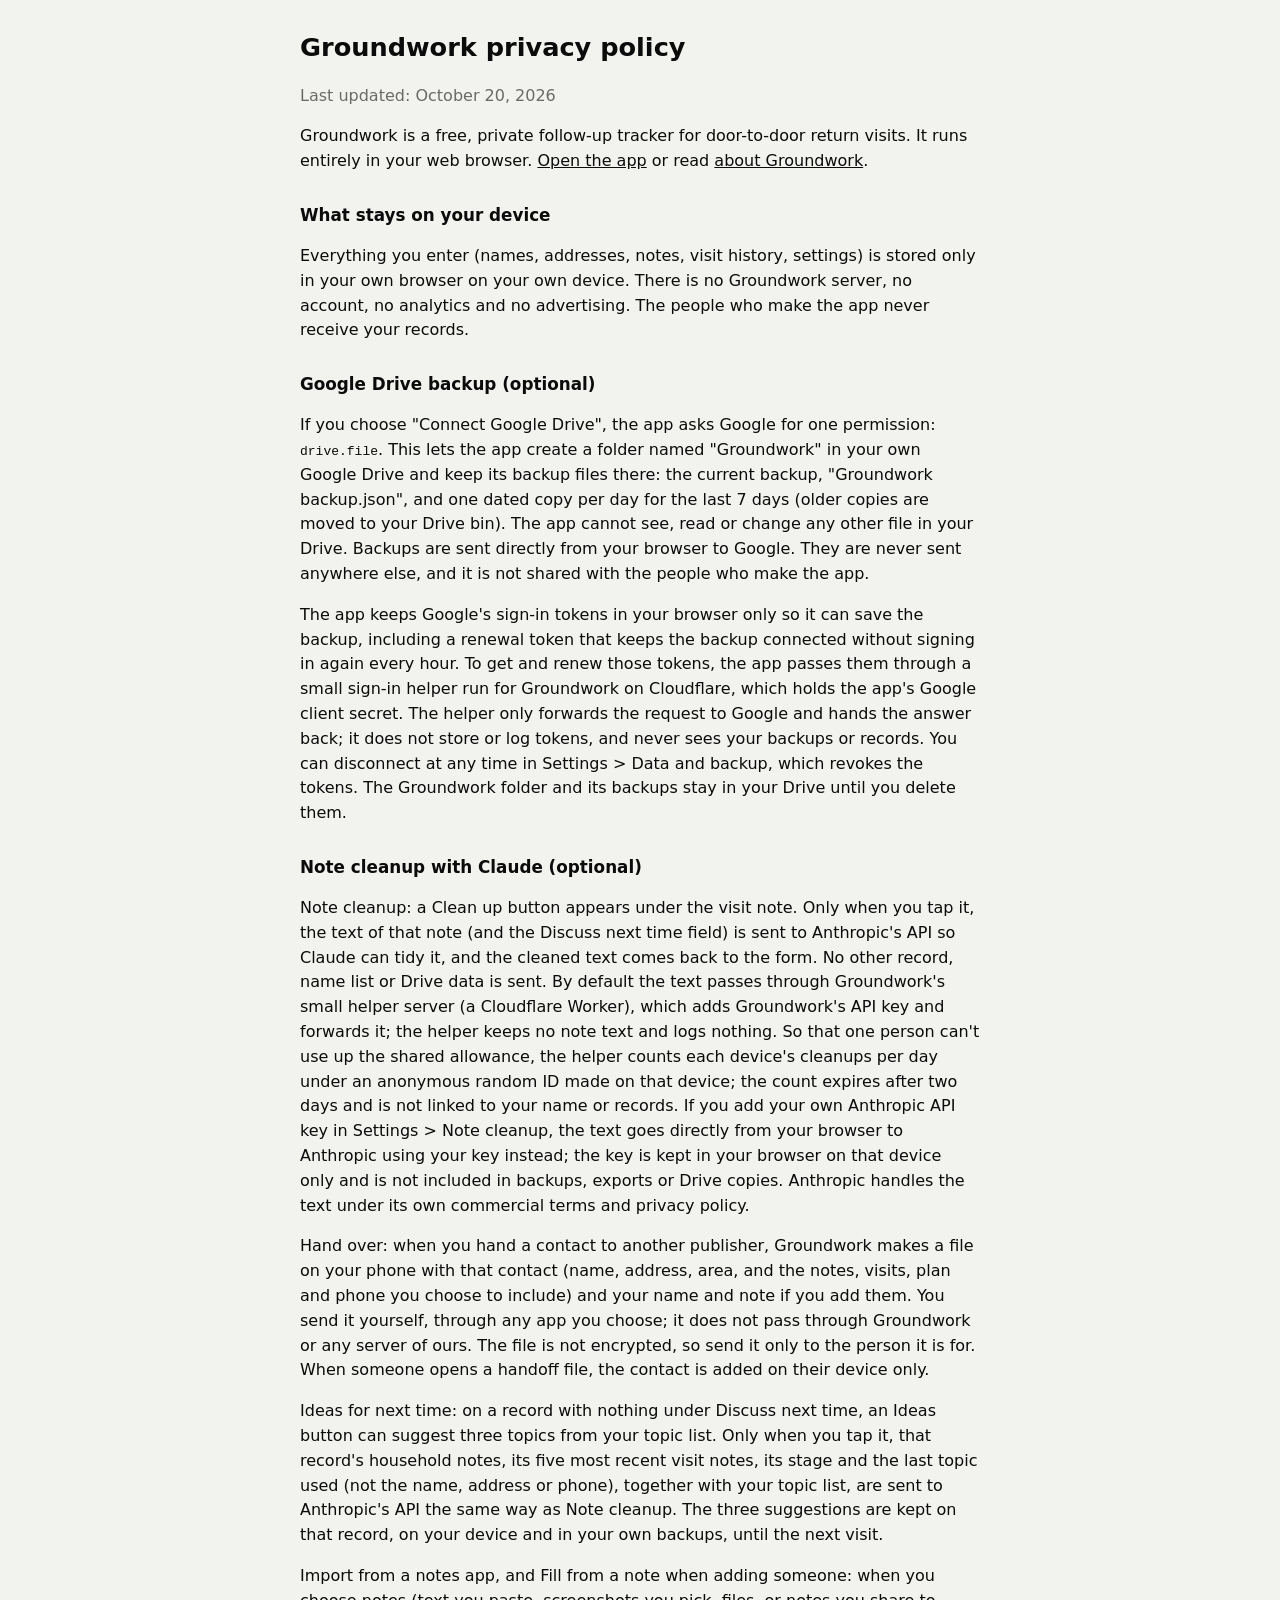
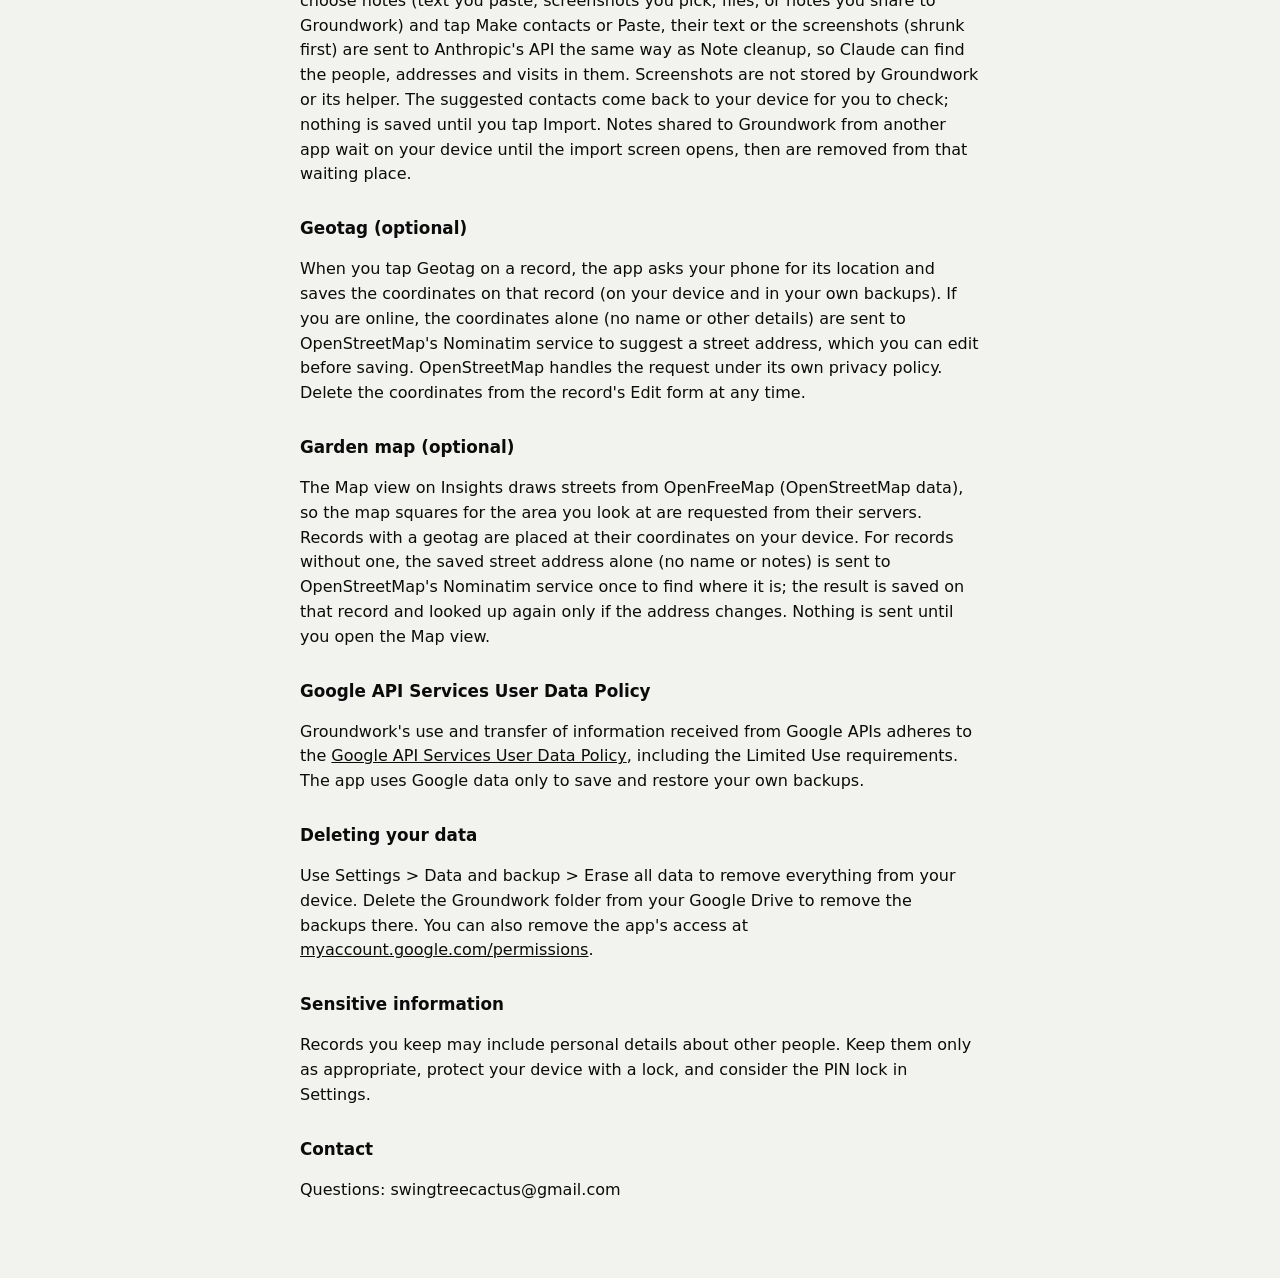
==== privacy.html @ 50f208a9 "v2.47.0: hand over a contact as a file; archive as Handed over Co-Authored-By: Claude Opus 5.5 <nore" ====
<!doctype html>
<html lang="en">
<head>
<meta charset="utf-8">
<meta name="viewport" content="width=device-width, initial-scale=1">
<title>Groundwork privacy policy</title>
<style>
  body { font-family: system-ui, -apple-system, "Segoe UI", Roboto, sans-serif; max-width: 680px; margin: 0 auto; padding: 28px 18px 60px; line-height: 1.55; color: #0b0b0b; background: #f2f2ef; }
  h1 { font-size: 1.6rem; margin: 0 0 4px; } h2 { font-size: 1.05rem; margin: 28px 0 6px; }
  .muted { color: #6a6a66; } a { color: inherit; }
  @media (prefers-color-scheme: dark) { body { background: #000; color: #f4f4f1; } .muted { color: #8d8d89; } }
</style>
</head>
<body>
<h1>Groundwork privacy policy</h1>
<p class="muted">Last updated: October 20, 2026</p>

<p>Groundwork is a free, private follow-up tracker for door-to-door return visits. It runs entirely in your web browser. <a href="./">Open the app</a> or read <a href="about.html">about Groundwork</a>.</p>

<h2>What stays on your device</h2>
<p>Everything you enter (names, addresses, notes, visit history, settings) is stored only in your own browser on your own device. There is no Groundwork server, no account, no analytics and no advertising. The people who make the app never receive your records.</p>

<h2>Google Drive backup (optional)</h2>
<p>If you choose "Connect Google Drive", the app asks Google for one permission: <code>drive.file</code>. This lets the app create a folder named "Groundwork" in your own Google Drive and keep its backup files there: the current backup, "Groundwork backup.json", and one dated copy per day for the last 7 days (older copies are moved to your Drive bin). The app cannot see, read or change any other file in your Drive. Backups are sent directly from your browser to Google. They are never sent anywhere else, and it is not shared with the people who make the app.</p>
<p>The app keeps Google's sign-in tokens in your browser only so it can save the backup, including a renewal token that keeps the backup connected without signing in again every hour. To get and renew those tokens, the app passes them through a small sign-in helper run for Groundwork on Cloudflare, which holds the app's Google client secret. The helper only forwards the request to Google and hands the answer back; it does not store or log tokens, and never sees your backups or records. You can disconnect at any time in Settings &gt; Data and backup, which revokes the tokens. The Groundwork folder and its backups stay in your Drive until you delete them.</p>

<h2>Note cleanup with Claude (optional)</h2>
<p>Note cleanup: a Clean up button appears under the visit note. Only when you tap it, the text of that note (and the Discuss next time field) is sent to Anthropic's API so Claude can tidy it, and the cleaned text comes back to the form. No other record, name list or Drive data is sent. By default the text passes through Groundwork's small helper server (a Cloudflare Worker), which adds Groundwork's API key and forwards it; the helper keeps no note text and logs nothing. So that one person can't use up the shared allowance, the helper counts each device's cleanups per day under an anonymous random ID made on that device; the count expires after two days and is not linked to your name or records. If you add your own Anthropic API key in Settings &gt; Note cleanup, the text goes directly from your browser to Anthropic using your key instead; the key is kept in your browser on that device only and is not included in backups, exports or Drive copies. Anthropic handles the text under its own commercial terms and privacy policy.</p>
<p>Hand over: when you hand a contact to another publisher, Groundwork makes a file on your phone with that contact (name, address, area, and the notes, visits, plan and phone you choose to include) and your name and note if you add them. You send it yourself, through any app you choose; it does not pass through Groundwork or any server of ours. The file is not encrypted, so send it only to the person it is for. When someone opens a handoff file, the contact is added on their device only.</p>
<p>Ideas for next time: on a record with nothing under Discuss next time, an Ideas button can suggest three topics from your topic list. Only when you tap it, that record's household notes, its five most recent visit notes, its stage and the last topic used (not the name, address or phone), together with your topic list, are sent to Anthropic's API the same way as Note cleanup. The three suggestions are kept on that record, on your device and in your own backups, until the next visit.</p>
<p>Import from a notes app, and Fill from a note when adding someone: when you choose notes (text you paste, screenshots you pick, files, or notes you share to Groundwork) and tap Make contacts or Paste, their text or the screenshots (shrunk first) are sent to Anthropic's API the same way as Note cleanup, so Claude can find the people, addresses and visits in them. Screenshots are not stored by Groundwork or its helper. The suggested contacts come back to your device for you to check; nothing is saved until you tap Import. Notes shared to Groundwork from another app wait on your device until the import screen opens, then are removed from that waiting place.</p>

<h2>Geotag (optional)</h2>
<p>When you tap Geotag on a record, the app asks your phone for its location and saves the coordinates on that record (on your device and in your own backups). If you are online, the coordinates alone (no name or other details) are sent to OpenStreetMap's Nominatim service to suggest a street address, which you can edit before saving. OpenStreetMap handles the request under its own privacy policy. Delete the coordinates from the record's Edit form at any time.</p>

<h2>Garden map (optional)</h2>
<p>The Map view on Insights draws streets from OpenFreeMap (OpenStreetMap data), so the map squares for the area you look at are requested from their servers. Records with a geotag are placed at their coordinates on your device. For records without one, the saved street address alone (no name or notes) is sent to OpenStreetMap's Nominatim service once to find where it is; the result is saved on that record and looked up again only if the address changes. Nothing is sent until you open the Map view.</p>

<h2>Google API Services User Data Policy</h2>
<p>Groundwork's use and transfer of information received from Google APIs adheres to the <a href="https://developers.google.com/terms/api-services-user-data-policy">Google API Services User Data Policy</a>, including the Limited Use requirements. The app uses Google data only to save and restore your own backups.</p>

<h2>Deleting your data</h2>
<p>Use Settings &gt; Data and backup &gt; Erase all data to remove everything from your device. Delete the Groundwork folder from your Google Drive to remove the backups there. You can also remove the app's access at <a href="https://myaccount.google.com/permissions">myaccount.google.com/permissions</a>.</p>

<h2>Sensitive information</h2>
<p>Records you keep may include personal details about other people. Keep them only as appropriate, protect your device with a lock, and consider the PIN lock in Settings.</p>

<h2>Contact</h2>
<p>Questions: swingtreecactus@gmail.com</p>
</body>
</html>
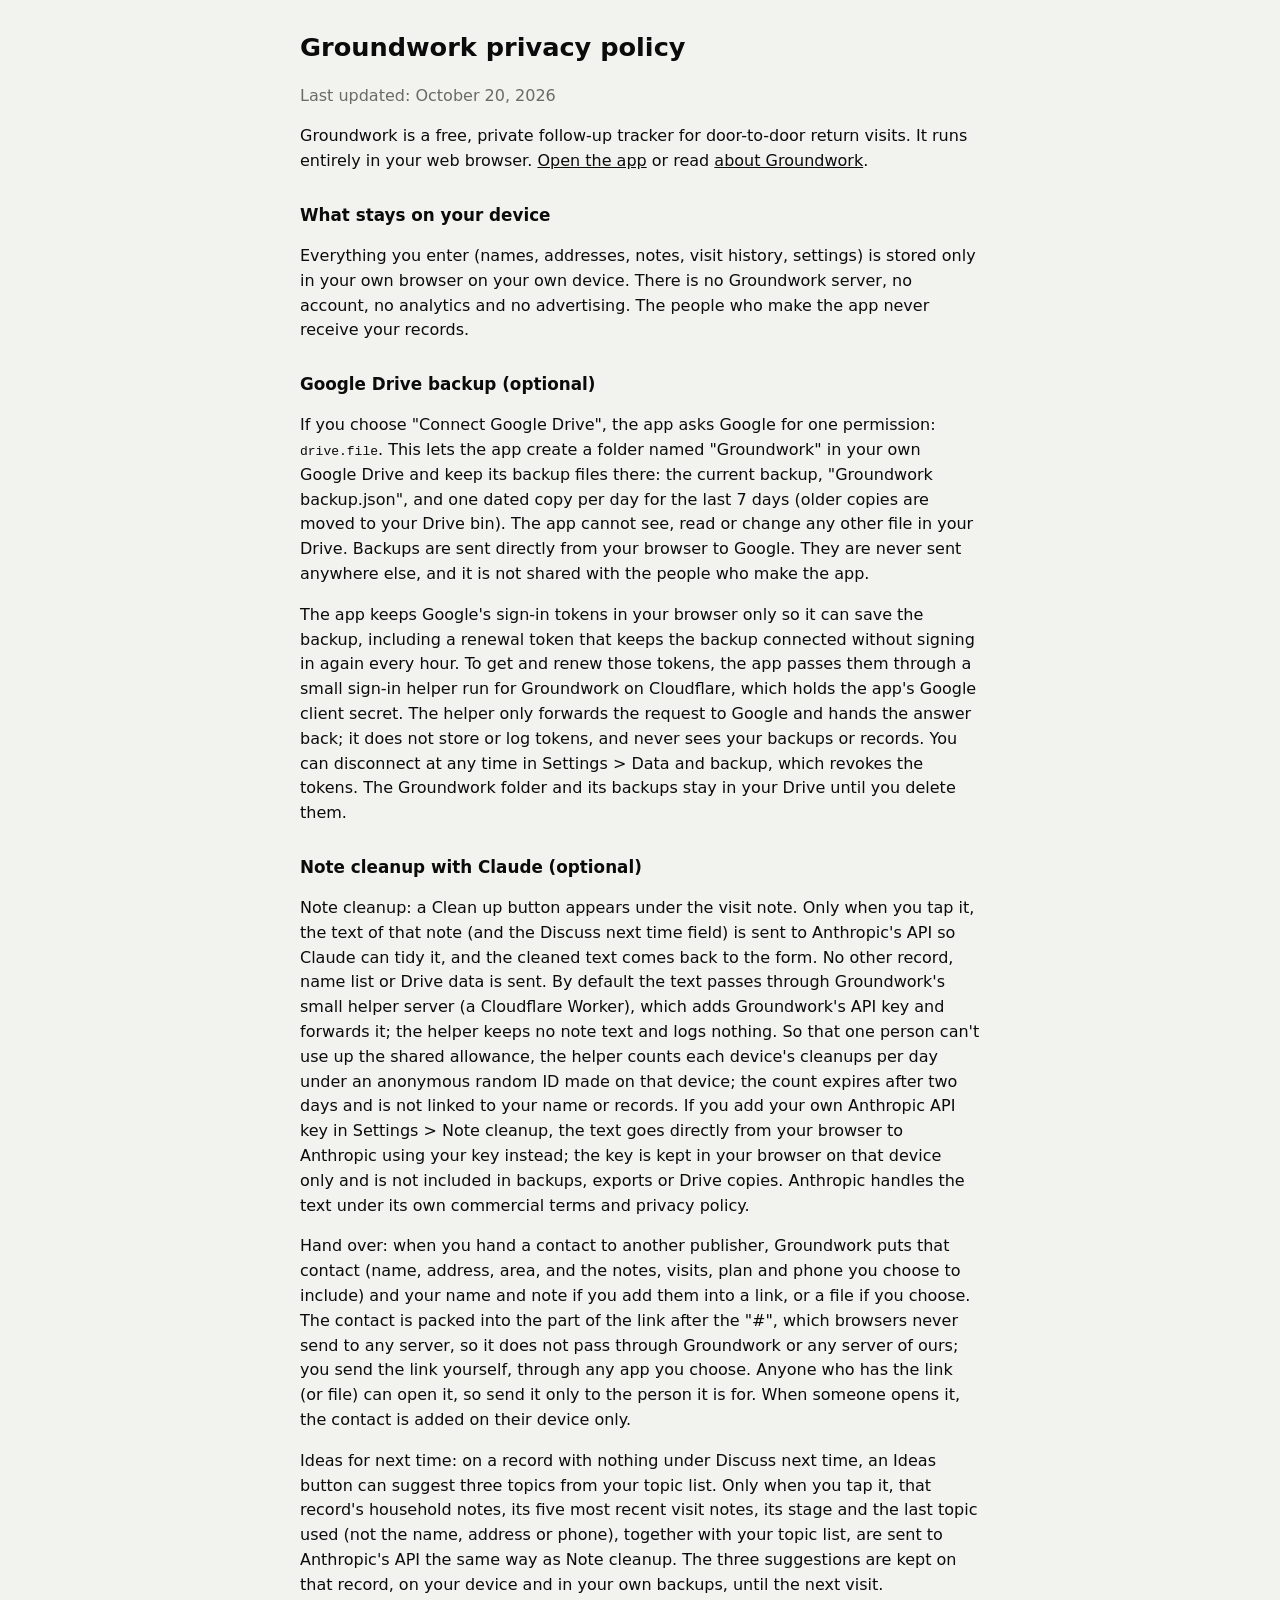
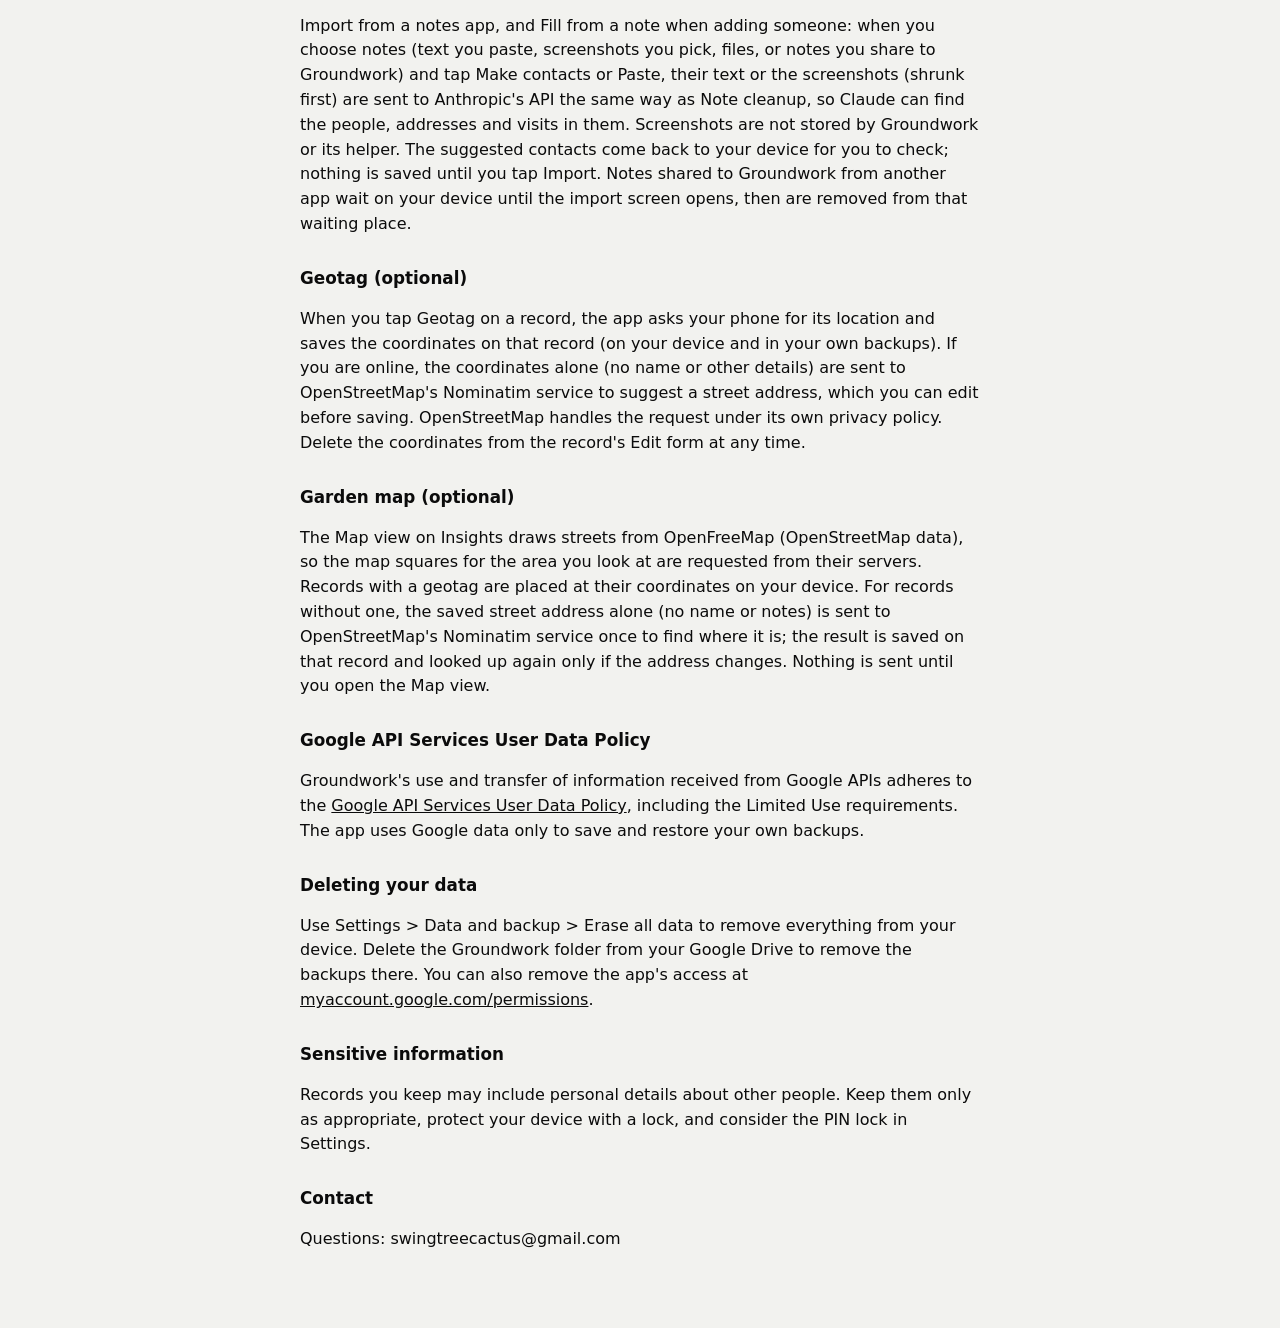
==== commit 93bc0e12: "v2.48.0: the 2025 tracts lead with their Enjoy Life lessons; hand over by link Co-Authored-By: Claud" ====
--- a/privacy.html
+++ b/privacy.html
@@ -26,7 +26,7 @@
 
 <h2>Note cleanup with Claude (optional)</h2>
 <p>Note cleanup: a Clean up button appears under the visit note. Only when you tap it, the text of that note (and the Discuss next time field) is sent to Anthropic's API so Claude can tidy it, and the cleaned text comes back to the form. No other record, name list or Drive data is sent. By default the text passes through Groundwork's small helper server (a Cloudflare Worker), which adds Groundwork's API key and forwards it; the helper keeps no note text and logs nothing. So that one person can't use up the shared allowance, the helper counts each device's cleanups per day under an anonymous random ID made on that device; the count expires after two days and is not linked to your name or records. If you add your own Anthropic API key in Settings &gt; Note cleanup, the text goes directly from your browser to Anthropic using your key instead; the key is kept in your browser on that device only and is not included in backups, exports or Drive copies. Anthropic handles the text under its own commercial terms and privacy policy.</p>
-<p>Hand over: when you hand a contact to another publisher, Groundwork makes a file on your phone with that contact (name, address, area, and the notes, visits, plan and phone you choose to include) and your name and note if you add them. You send it yourself, through any app you choose; it does not pass through Groundwork or any server of ours. The file is not encrypted, so send it only to the person it is for. When someone opens a handoff file, the contact is added on their device only.</p>
+<p>Hand over: when you hand a contact to another publisher, Groundwork puts that contact (name, address, area, and the notes, visits, plan and phone you choose to include) and your name and note if you add them into a link, or a file if you choose. The contact is packed into the part of the link after the "#", which browsers never send to any server, so it does not pass through Groundwork or any server of ours; you send the link yourself, through any app you choose. Anyone who has the link (or file) can open it, so send it only to the person it is for. When someone opens it, the contact is added on their device only.</p>
 <p>Ideas for next time: on a record with nothing under Discuss next time, an Ideas button can suggest three topics from your topic list. Only when you tap it, that record's household notes, its five most recent visit notes, its stage and the last topic used (not the name, address or phone), together with your topic list, are sent to Anthropic's API the same way as Note cleanup. The three suggestions are kept on that record, on your device and in your own backups, until the next visit.</p>
 <p>Import from a notes app, and Fill from a note when adding someone: when you choose notes (text you paste, screenshots you pick, files, or notes you share to Groundwork) and tap Make contacts or Paste, their text or the screenshots (shrunk first) are sent to Anthropic's API the same way as Note cleanup, so Claude can find the people, addresses and visits in them. Screenshots are not stored by Groundwork or its helper. The suggested contacts come back to your device for you to check; nothing is saved until you tap Import. Notes shared to Groundwork from another app wait on your device until the import screen opens, then are removed from that waiting place.</p>
 
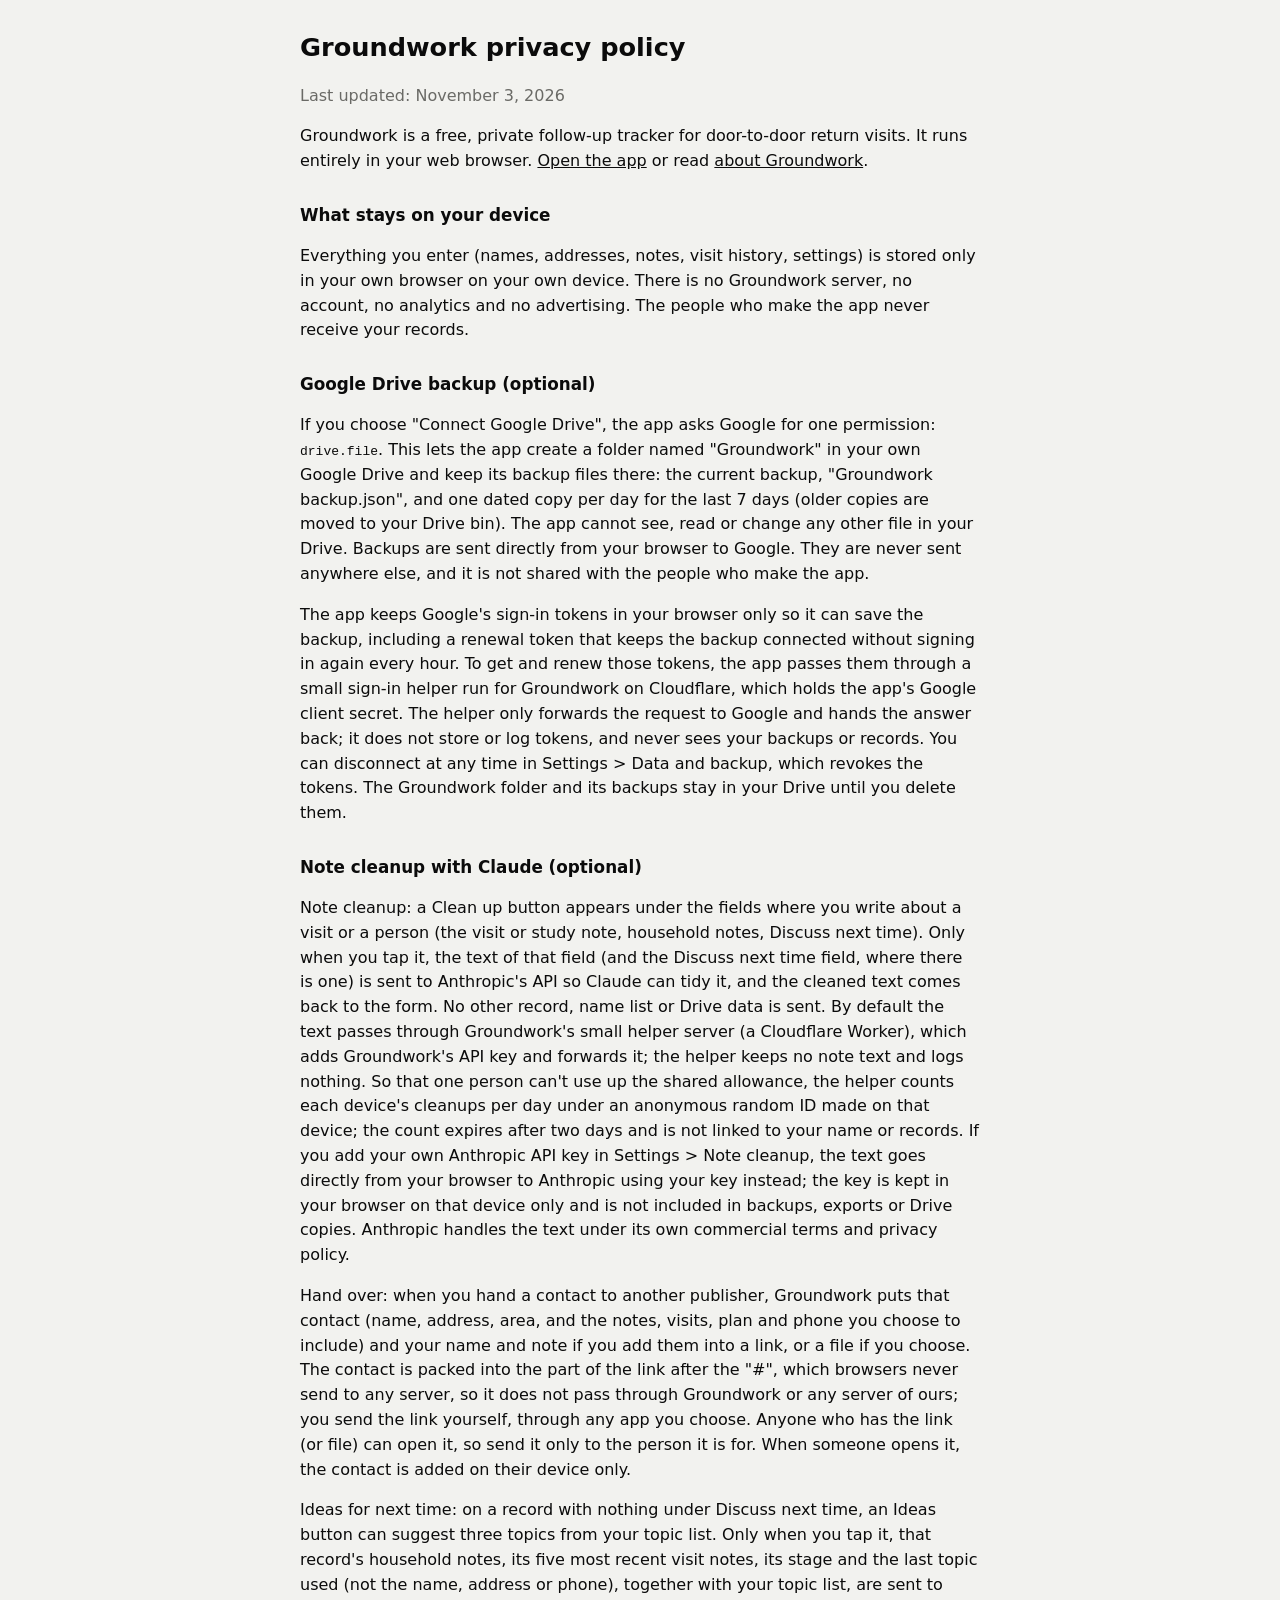
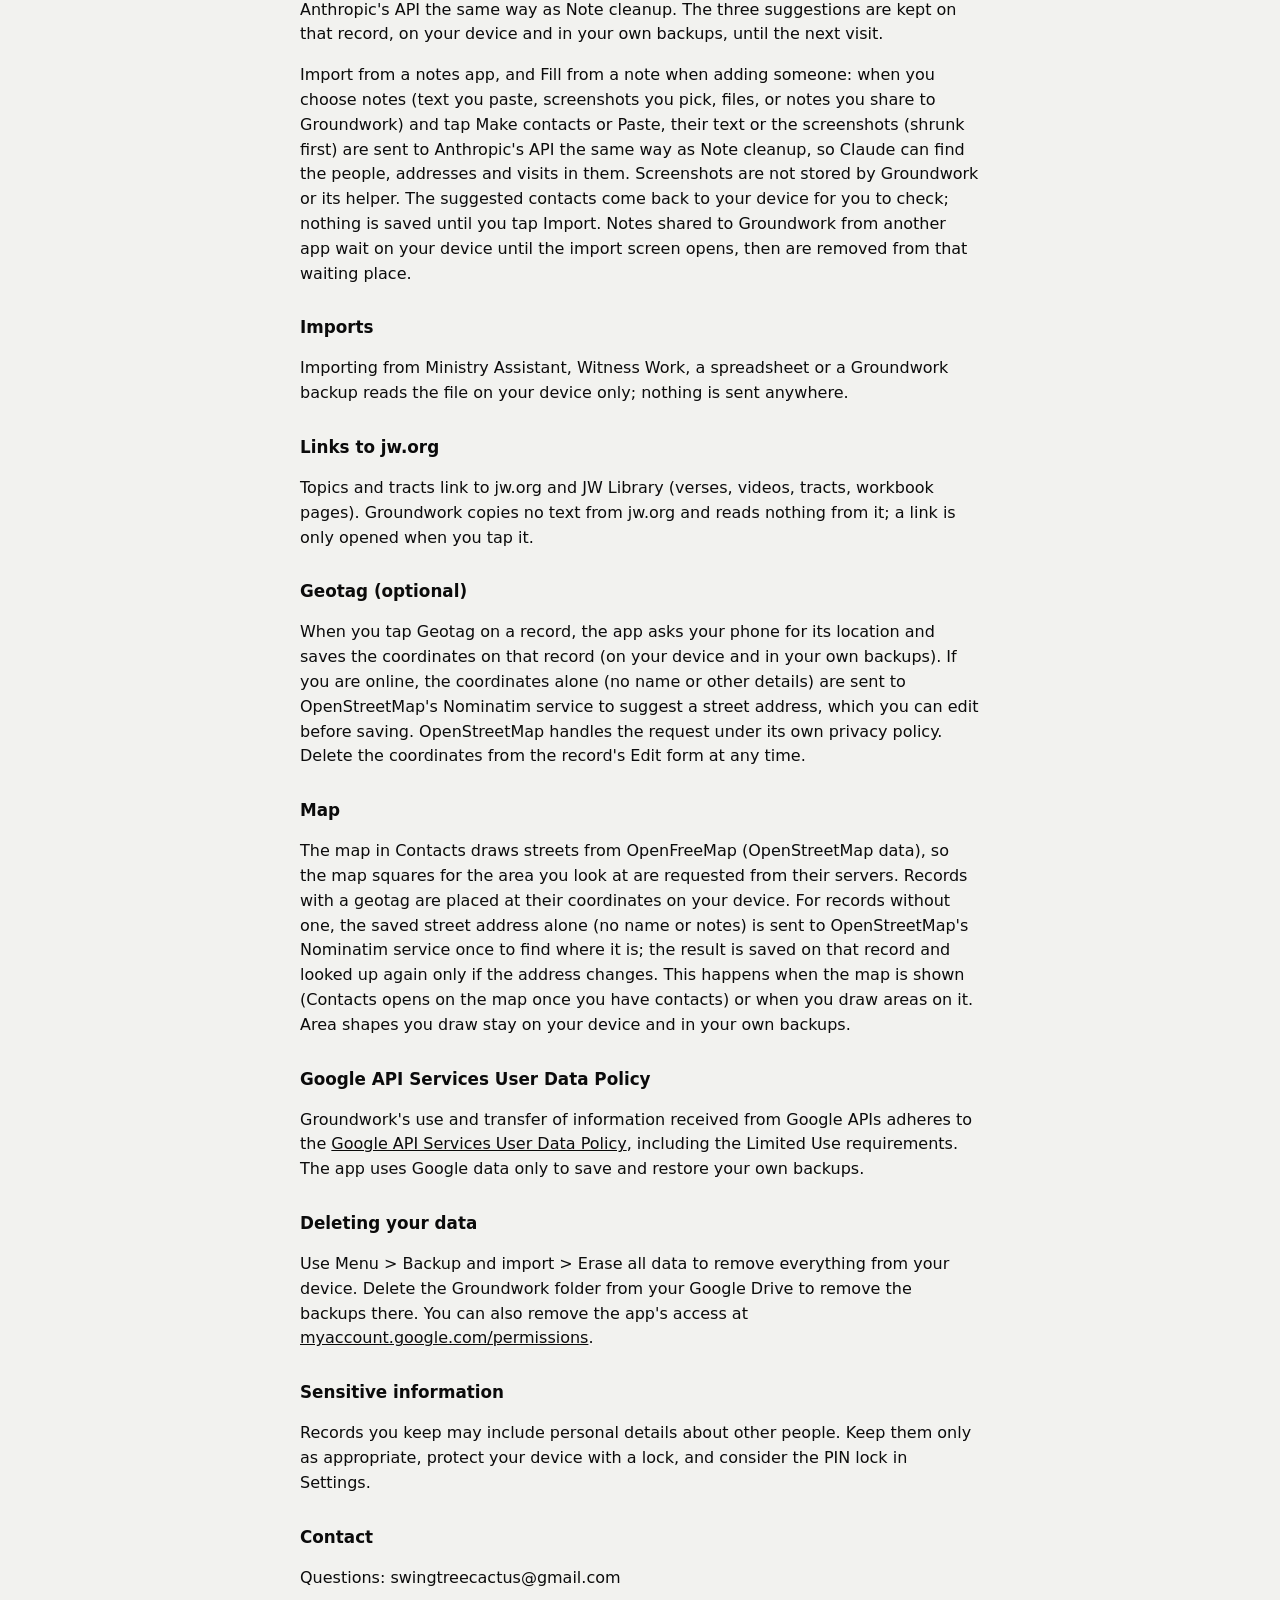
==== commit a0a685bc: "v2.50.3: cleanups from the UX audit Contact wording for the person (RV only as the stage), local dat" ====
--- a/privacy.html
+++ b/privacy.html
@@ -13,7 +13,7 @@
 </head>
 <body>
 <h1>Groundwork privacy policy</h1>
-<p class="muted">Last updated: October 20, 2026</p>
+<p class="muted">Last updated: November 3, 2026</p>
 
 <p>Groundwork is a free, private follow-up tracker for door-to-door return visits. It runs entirely in your web browser. <a href="./">Open the app</a> or read <a href="about.html">about Groundwork</a>.</p>
 
@@ -25,22 +25,28 @@
 <p>The app keeps Google's sign-in tokens in your browser only so it can save the backup, including a renewal token that keeps the backup connected without signing in again every hour. To get and renew those tokens, the app passes them through a small sign-in helper run for Groundwork on Cloudflare, which holds the app's Google client secret. The helper only forwards the request to Google and hands the answer back; it does not store or log tokens, and never sees your backups or records. You can disconnect at any time in Settings &gt; Data and backup, which revokes the tokens. The Groundwork folder and its backups stay in your Drive until you delete them.</p>
 
 <h2>Note cleanup with Claude (optional)</h2>
-<p>Note cleanup: a Clean up button appears under the visit note. Only when you tap it, the text of that note (and the Discuss next time field) is sent to Anthropic's API so Claude can tidy it, and the cleaned text comes back to the form. No other record, name list or Drive data is sent. By default the text passes through Groundwork's small helper server (a Cloudflare Worker), which adds Groundwork's API key and forwards it; the helper keeps no note text and logs nothing. So that one person can't use up the shared allowance, the helper counts each device's cleanups per day under an anonymous random ID made on that device; the count expires after two days and is not linked to your name or records. If you add your own Anthropic API key in Settings &gt; Note cleanup, the text goes directly from your browser to Anthropic using your key instead; the key is kept in your browser on that device only and is not included in backups, exports or Drive copies. Anthropic handles the text under its own commercial terms and privacy policy.</p>
+<p>Note cleanup: a Clean up button appears under the fields where you write about a visit or a person (the visit or study note, household notes, Discuss next time). Only when you tap it, the text of that field (and the Discuss next time field, where there is one) is sent to Anthropic's API so Claude can tidy it, and the cleaned text comes back to the form. No other record, name list or Drive data is sent. By default the text passes through Groundwork's small helper server (a Cloudflare Worker), which adds Groundwork's API key and forwards it; the helper keeps no note text and logs nothing. So that one person can't use up the shared allowance, the helper counts each device's cleanups per day under an anonymous random ID made on that device; the count expires after two days and is not linked to your name or records. If you add your own Anthropic API key in Settings &gt; Note cleanup, the text goes directly from your browser to Anthropic using your key instead; the key is kept in your browser on that device only and is not included in backups, exports or Drive copies. Anthropic handles the text under its own commercial terms and privacy policy.</p>
 <p>Hand over: when you hand a contact to another publisher, Groundwork puts that contact (name, address, area, and the notes, visits, plan and phone you choose to include) and your name and note if you add them into a link, or a file if you choose. The contact is packed into the part of the link after the "#", which browsers never send to any server, so it does not pass through Groundwork or any server of ours; you send the link yourself, through any app you choose. Anyone who has the link (or file) can open it, so send it only to the person it is for. When someone opens it, the contact is added on their device only.</p>
 <p>Ideas for next time: on a record with nothing under Discuss next time, an Ideas button can suggest three topics from your topic list. Only when you tap it, that record's household notes, its five most recent visit notes, its stage and the last topic used (not the name, address or phone), together with your topic list, are sent to Anthropic's API the same way as Note cleanup. The three suggestions are kept on that record, on your device and in your own backups, until the next visit.</p>
 <p>Import from a notes app, and Fill from a note when adding someone: when you choose notes (text you paste, screenshots you pick, files, or notes you share to Groundwork) and tap Make contacts or Paste, their text or the screenshots (shrunk first) are sent to Anthropic's API the same way as Note cleanup, so Claude can find the people, addresses and visits in them. Screenshots are not stored by Groundwork or its helper. The suggested contacts come back to your device for you to check; nothing is saved until you tap Import. Notes shared to Groundwork from another app wait on your device until the import screen opens, then are removed from that waiting place.</p>
 
+<h2>Imports</h2>
+<p>Importing from Ministry Assistant, Witness Work, a spreadsheet or a Groundwork backup reads the file on your device only; nothing is sent anywhere.</p>
+
+<h2>Links to jw.org</h2>
+<p>Topics and tracts link to jw.org and JW Library (verses, videos, tracts, workbook pages). Groundwork copies no text from jw.org and reads nothing from it; a link is only opened when you tap it.</p>
+
 <h2>Geotag (optional)</h2>
 <p>When you tap Geotag on a record, the app asks your phone for its location and saves the coordinates on that record (on your device and in your own backups). If you are online, the coordinates alone (no name or other details) are sent to OpenStreetMap's Nominatim service to suggest a street address, which you can edit before saving. OpenStreetMap handles the request under its own privacy policy. Delete the coordinates from the record's Edit form at any time.</p>
 
-<h2>Garden map (optional)</h2>
-<p>The Map view on Insights draws streets from OpenFreeMap (OpenStreetMap data), so the map squares for the area you look at are requested from their servers. Records with a geotag are placed at their coordinates on your device. For records without one, the saved street address alone (no name or notes) is sent to OpenStreetMap's Nominatim service once to find where it is; the result is saved on that record and looked up again only if the address changes. Nothing is sent until you open the Map view.</p>
+<h2>Map</h2>
+<p>The map in Contacts draws streets from OpenFreeMap (OpenStreetMap data), so the map squares for the area you look at are requested from their servers. Records with a geotag are placed at their coordinates on your device. For records without one, the saved street address alone (no name or notes) is sent to OpenStreetMap's Nominatim service once to find where it is; the result is saved on that record and looked up again only if the address changes. This happens when the map is shown (Contacts opens on the map once you have contacts) or when you draw areas on it. Area shapes you draw stay on your device and in your own backups.</p>
 
 <h2>Google API Services User Data Policy</h2>
 <p>Groundwork's use and transfer of information received from Google APIs adheres to the <a href="https://developers.google.com/terms/api-services-user-data-policy">Google API Services User Data Policy</a>, including the Limited Use requirements. The app uses Google data only to save and restore your own backups.</p>
 
 <h2>Deleting your data</h2>
-<p>Use Settings &gt; Data and backup &gt; Erase all data to remove everything from your device. Delete the Groundwork folder from your Google Drive to remove the backups there. You can also remove the app's access at <a href="https://myaccount.google.com/permissions">myaccount.google.com/permissions</a>.</p>
+<p>Use Menu &gt; Backup and import &gt; Erase all data to remove everything from your device. Delete the Groundwork folder from your Google Drive to remove the backups there. You can also remove the app's access at <a href="https://myaccount.google.com/permissions">myaccount.google.com/permissions</a>.</p>
 
 <h2>Sensitive information</h2>
 <p>Records you keep may include personal details about other people. Keep them only as appropriate, protect your device with a lock, and consider the PIN lock in Settings.</p>
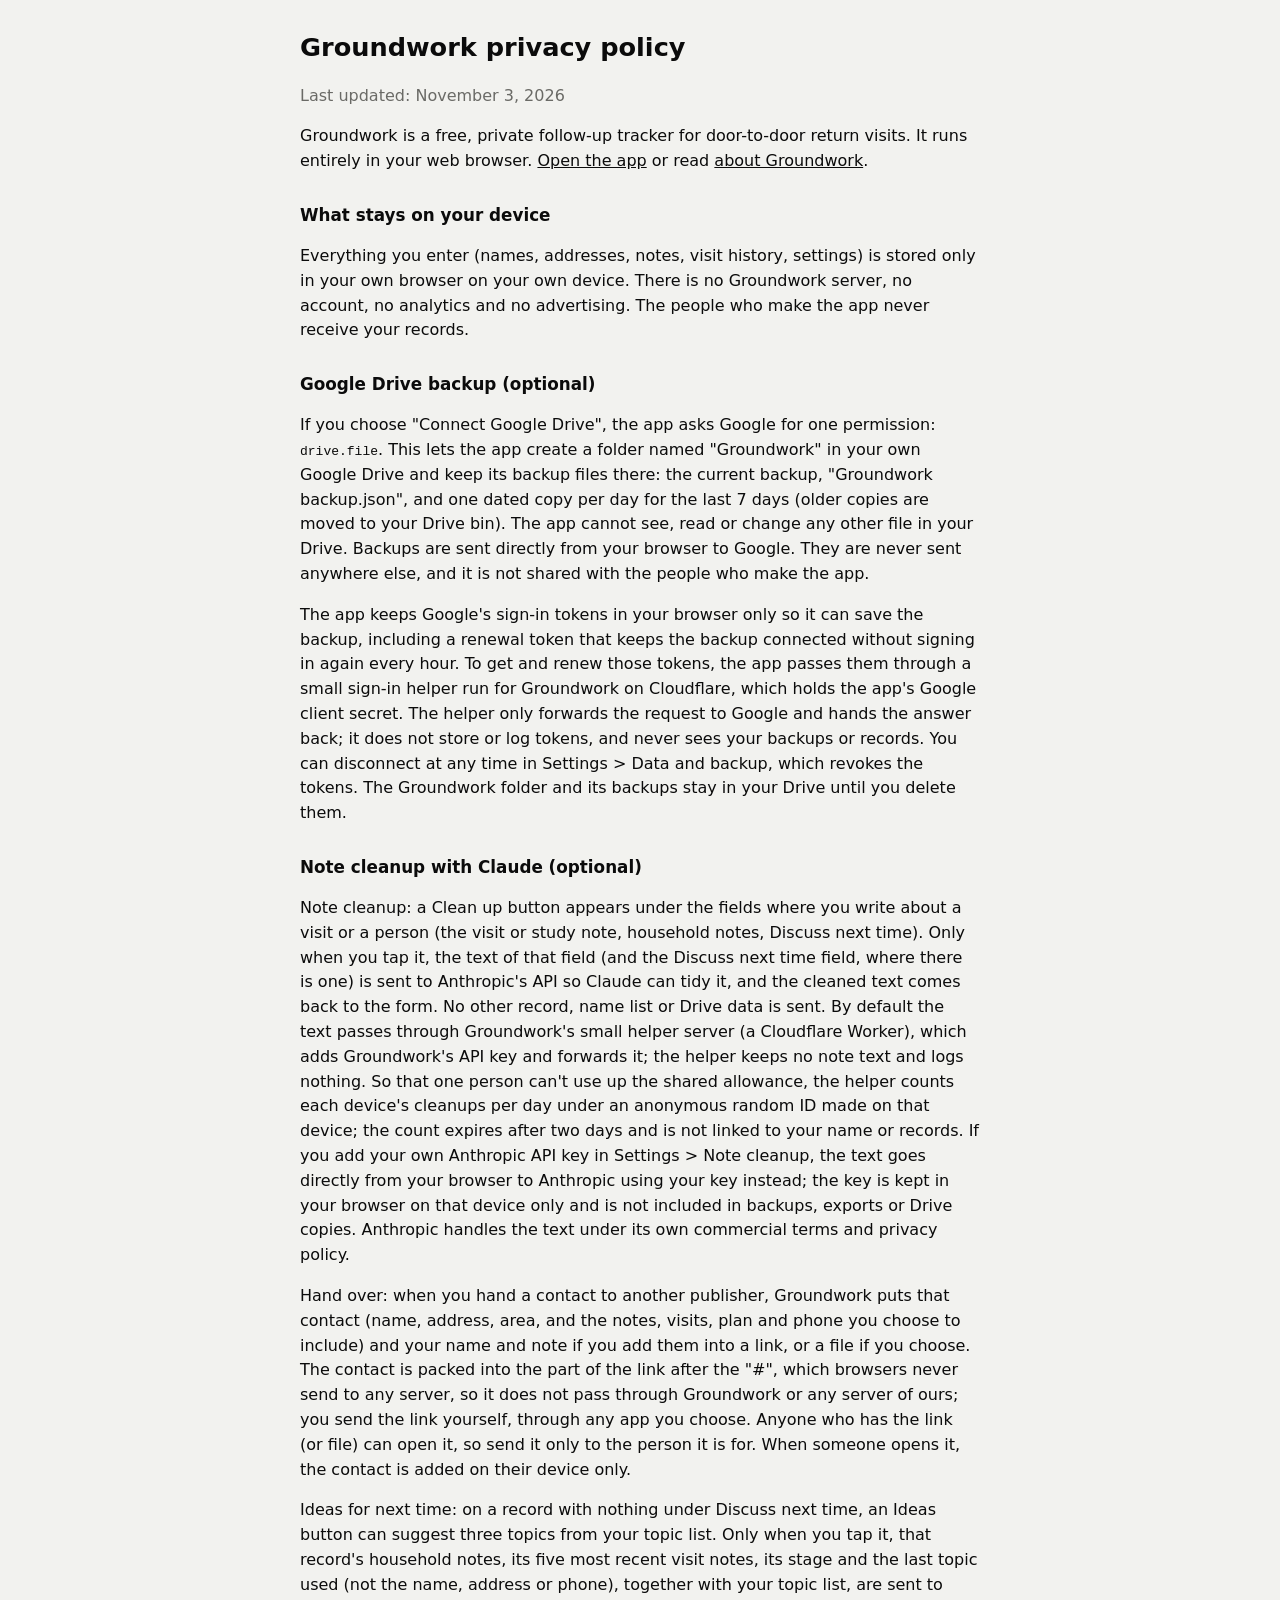
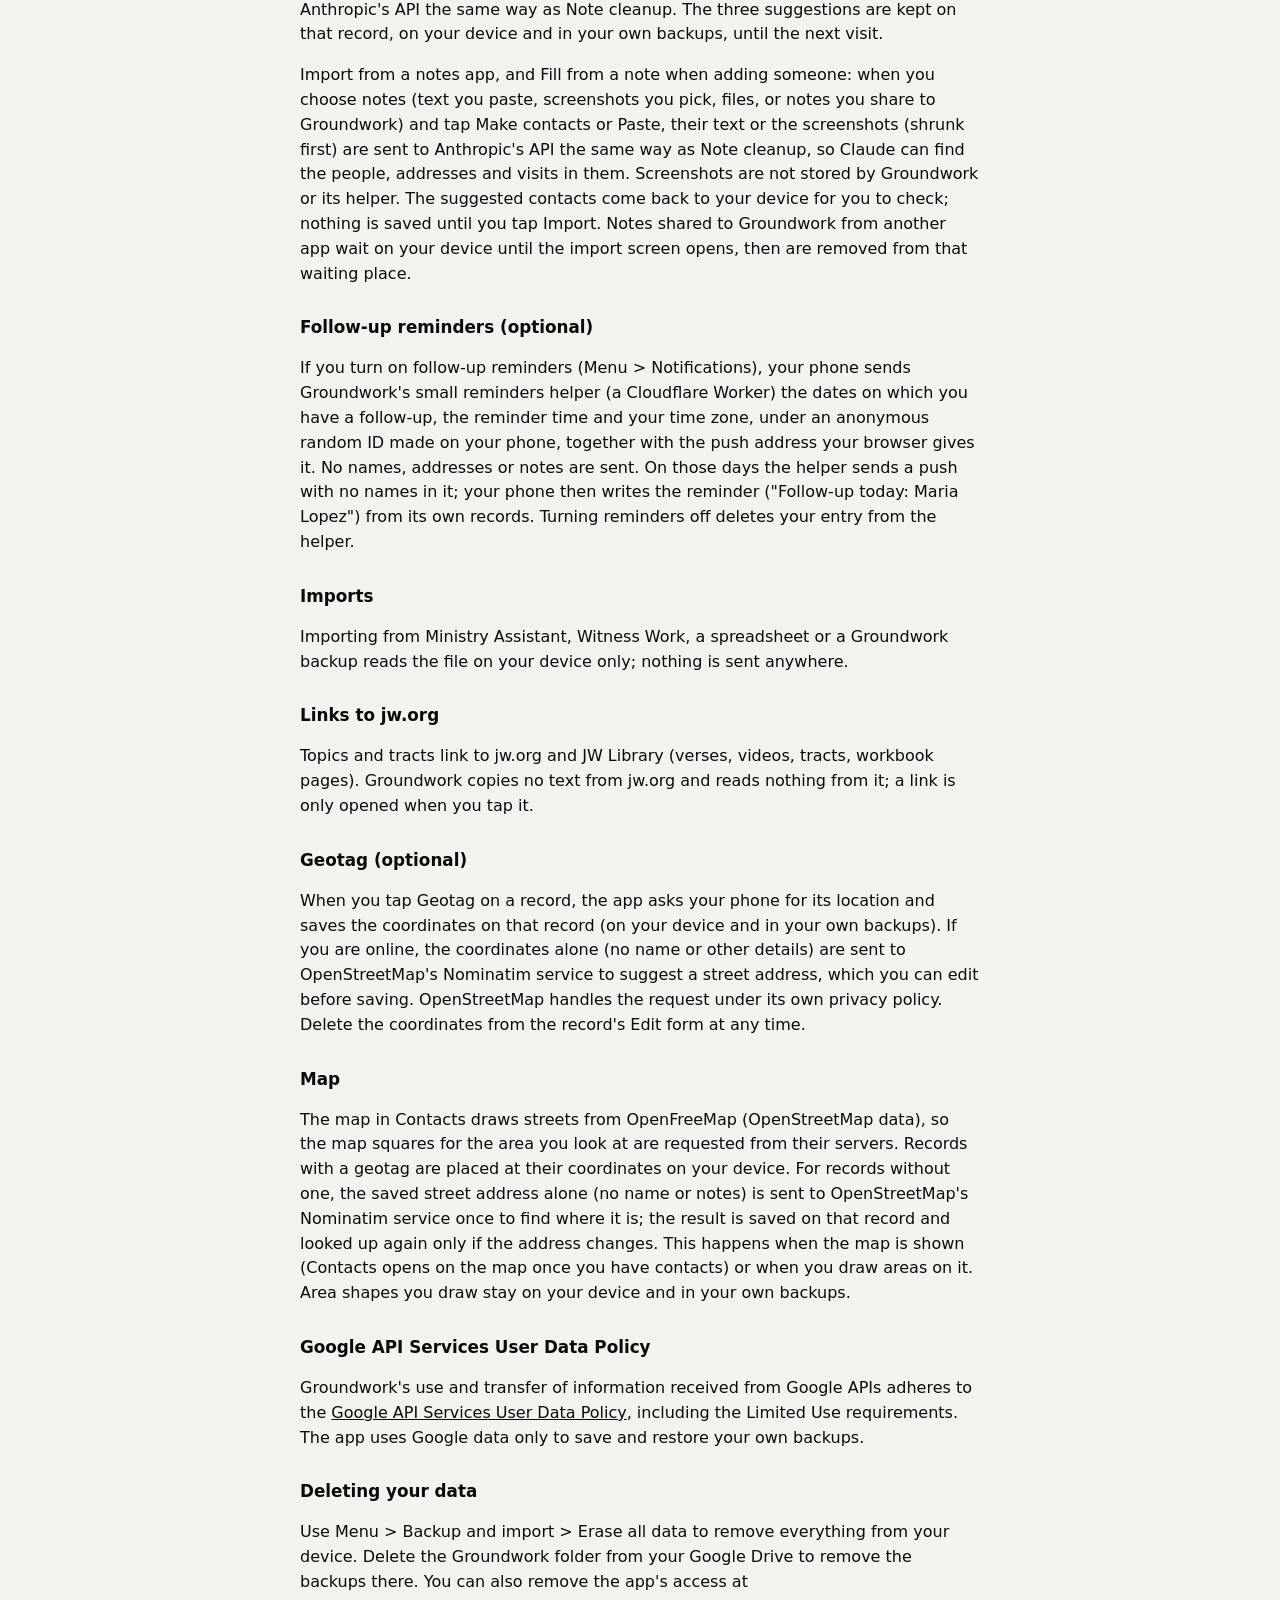
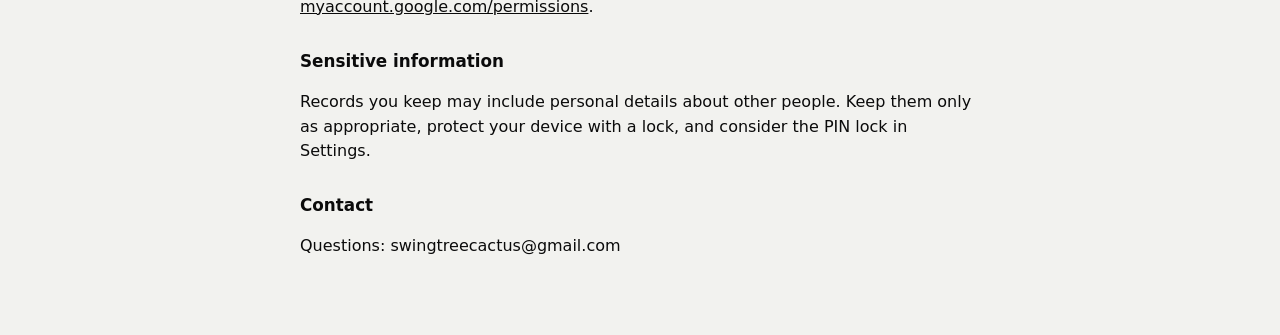
==== commit a026f152: "v2.52.0: follow-up reminders Menu › Notifications turns on a morning push on days with a follow-up. " ====
--- a/privacy.html
+++ b/privacy.html
@@ -30,6 +30,9 @@
 <p>Ideas for next time: on a record with nothing under Discuss next time, an Ideas button can suggest three topics from your topic list. Only when you tap it, that record's household notes, its five most recent visit notes, its stage and the last topic used (not the name, address or phone), together with your topic list, are sent to Anthropic's API the same way as Note cleanup. The three suggestions are kept on that record, on your device and in your own backups, until the next visit.</p>
 <p>Import from a notes app, and Fill from a note when adding someone: when you choose notes (text you paste, screenshots you pick, files, or notes you share to Groundwork) and tap Make contacts or Paste, their text or the screenshots (shrunk first) are sent to Anthropic's API the same way as Note cleanup, so Claude can find the people, addresses and visits in them. Screenshots are not stored by Groundwork or its helper. The suggested contacts come back to your device for you to check; nothing is saved until you tap Import. Notes shared to Groundwork from another app wait on your device until the import screen opens, then are removed from that waiting place.</p>
 
+<h2>Follow-up reminders (optional)</h2>
+<p>If you turn on follow-up reminders (Menu &gt; Notifications), your phone sends Groundwork's small reminders helper (a Cloudflare Worker) the dates on which you have a follow-up, the reminder time and your time zone, under an anonymous random ID made on your phone, together with the push address your browser gives it. No names, addresses or notes are sent. On those days the helper sends a push with no names in it; your phone then writes the reminder ("Follow-up today: Maria Lopez") from its own records. Turning reminders off deletes your entry from the helper.</p>
+
 <h2>Imports</h2>
 <p>Importing from Ministry Assistant, Witness Work, a spreadsheet or a Groundwork backup reads the file on your device only; nothing is sent anywhere.</p>
 
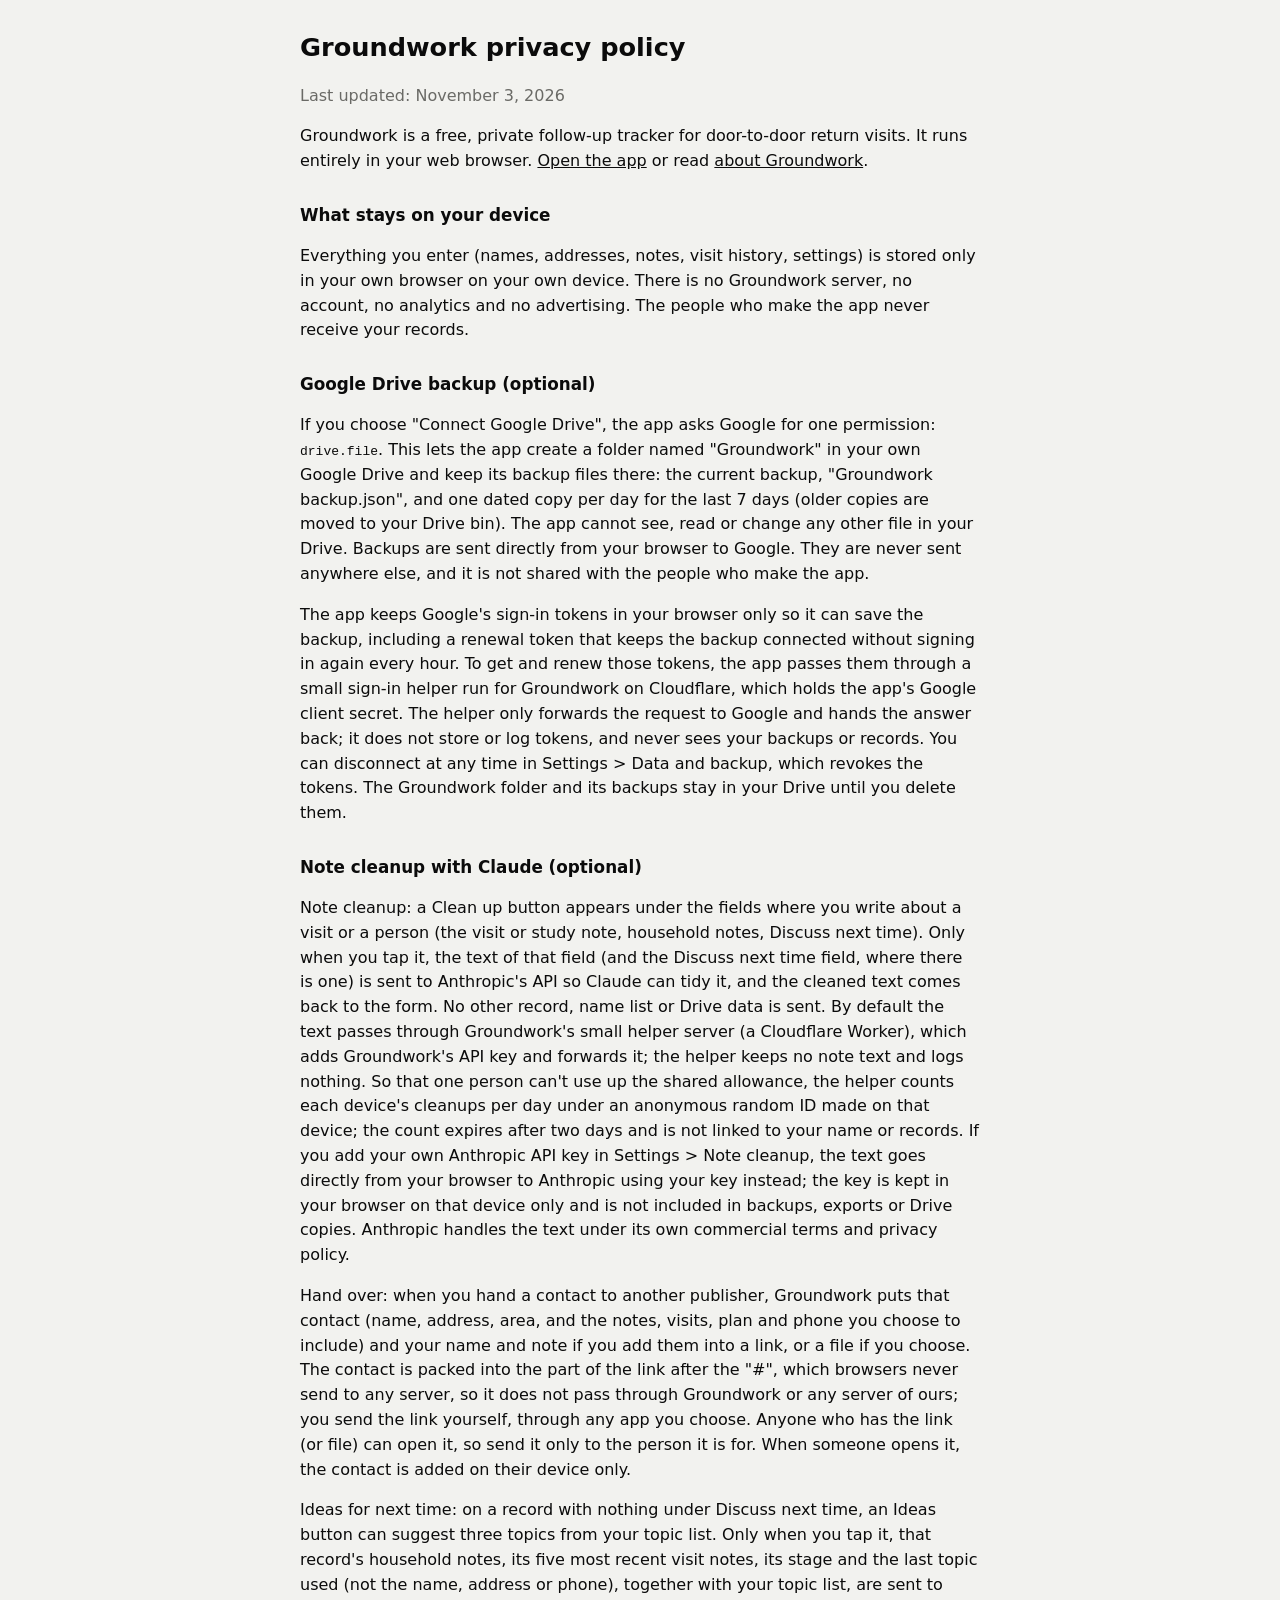
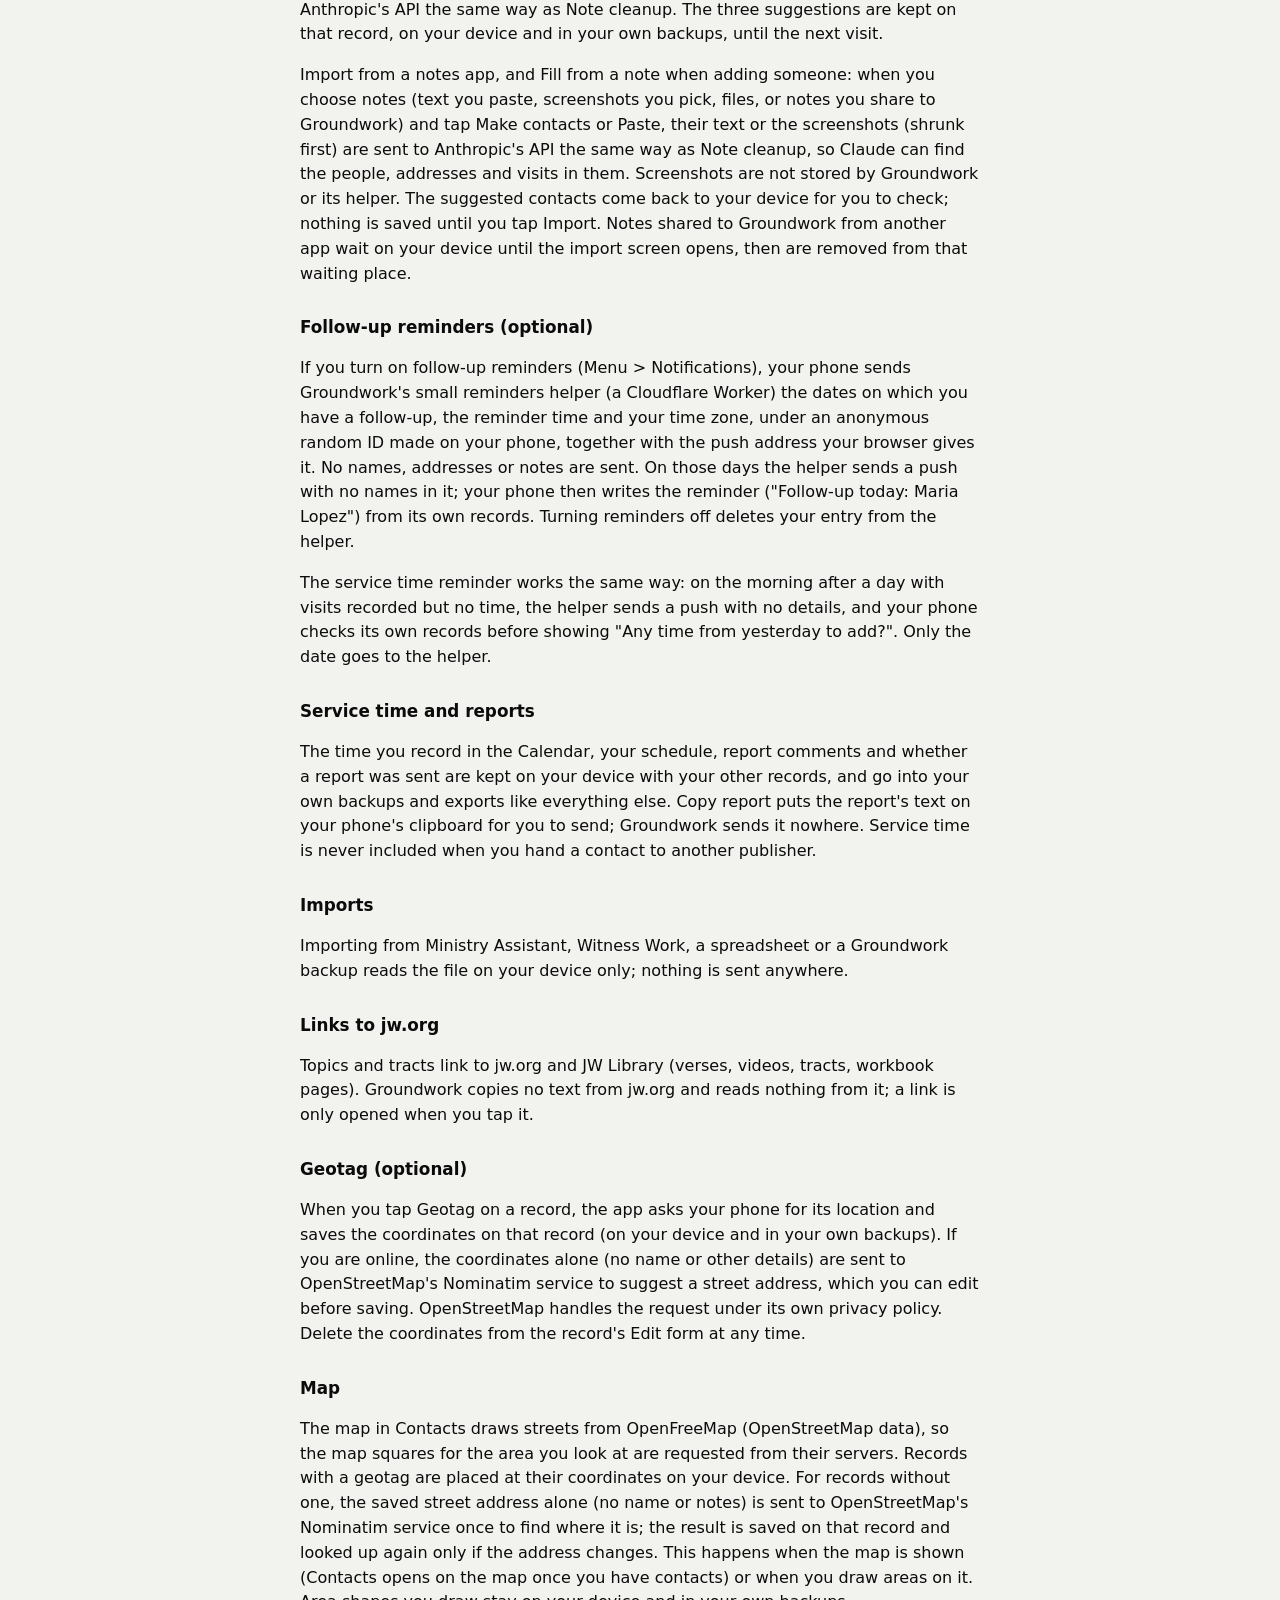
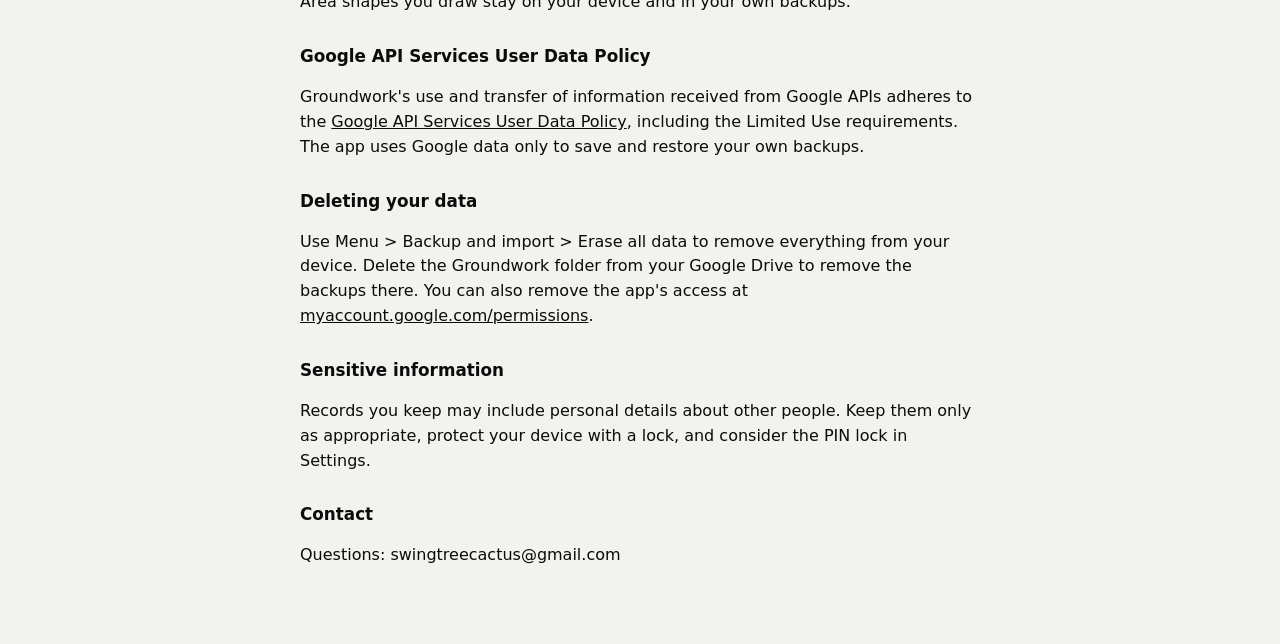
==== commit 54d287f4: "v2.53.0: the Calendar tab (service time, the report, scheduled visits) Release 1 of 3. A fourth tab " ====
--- a/privacy.html
+++ b/privacy.html
@@ -32,6 +32,10 @@
 
 <h2>Follow-up reminders (optional)</h2>
 <p>If you turn on follow-up reminders (Menu &gt; Notifications), your phone sends Groundwork's small reminders helper (a Cloudflare Worker) the dates on which you have a follow-up, the reminder time and your time zone, under an anonymous random ID made on your phone, together with the push address your browser gives it. No names, addresses or notes are sent. On those days the helper sends a push with no names in it; your phone then writes the reminder ("Follow-up today: Maria Lopez") from its own records. Turning reminders off deletes your entry from the helper.</p>
+<p>The service time reminder works the same way: on the morning after a day with visits recorded but no time, the helper sends a push with no details, and your phone checks its own records before showing "Any time from yesterday to add?". Only the date goes to the helper.</p>
+
+<h2>Service time and reports</h2>
+<p>The time you record in the Calendar, your schedule, report comments and whether a report was sent are kept on your device with your other records, and go into your own backups and exports like everything else. Copy report puts the report's text on your phone's clipboard for you to send; Groundwork sends it nowhere. Service time is never included when you hand a contact to another publisher.</p>
 
 <h2>Imports</h2>
 <p>Importing from Ministry Assistant, Witness Work, a spreadsheet or a Groundwork backup reads the file on your device only; nothing is sent anywhere.</p>
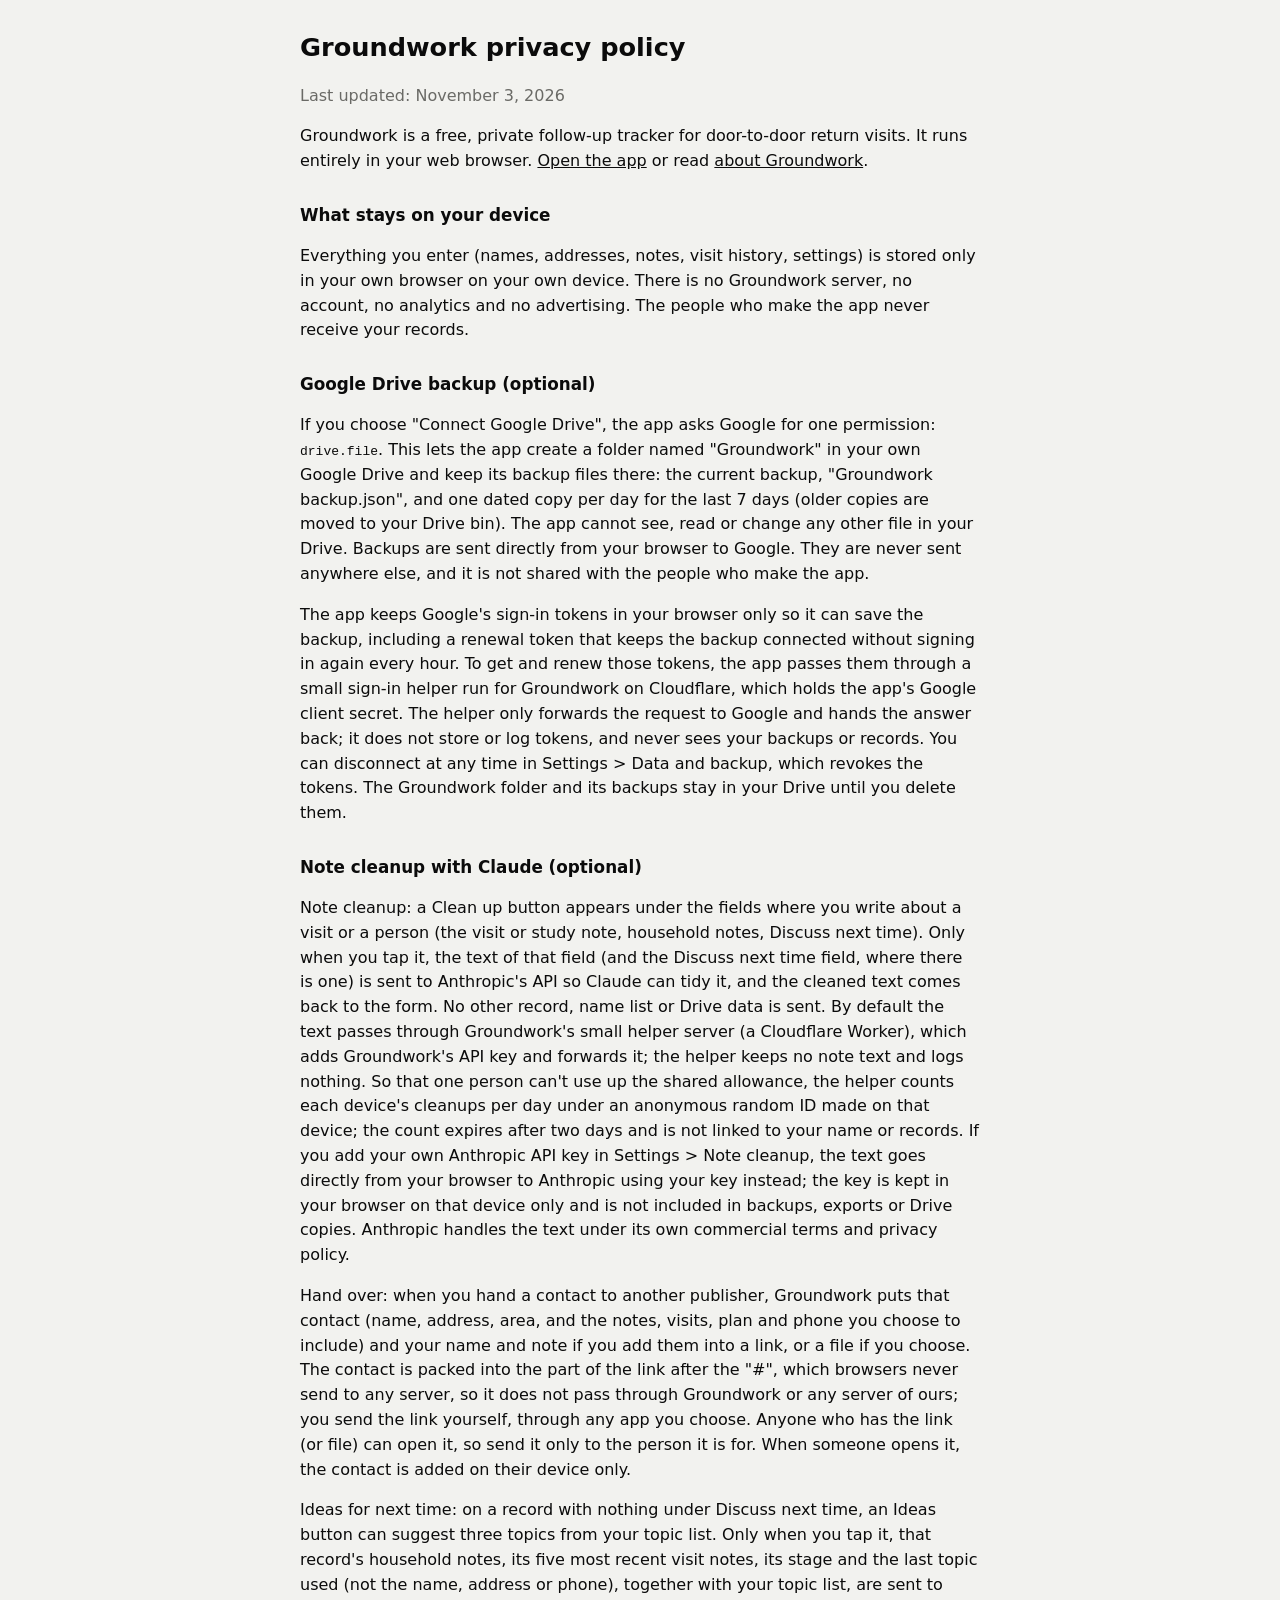
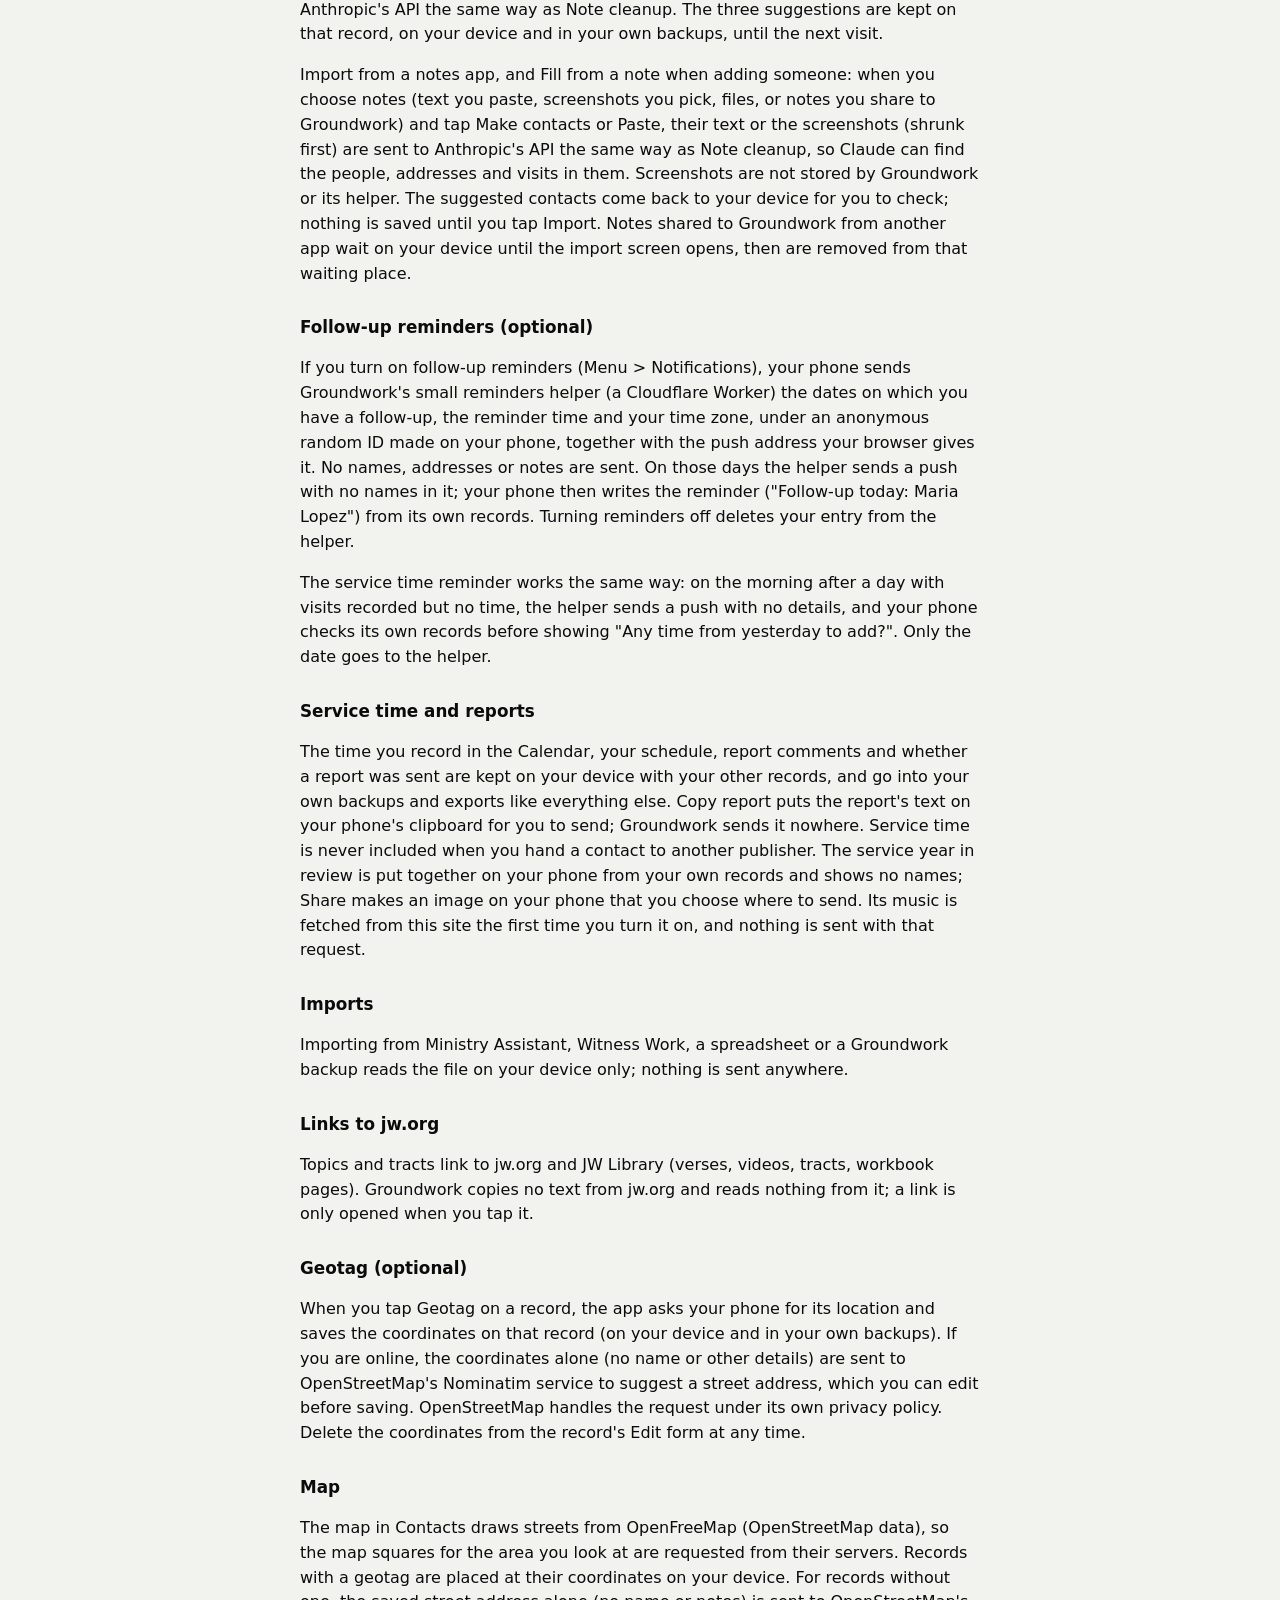
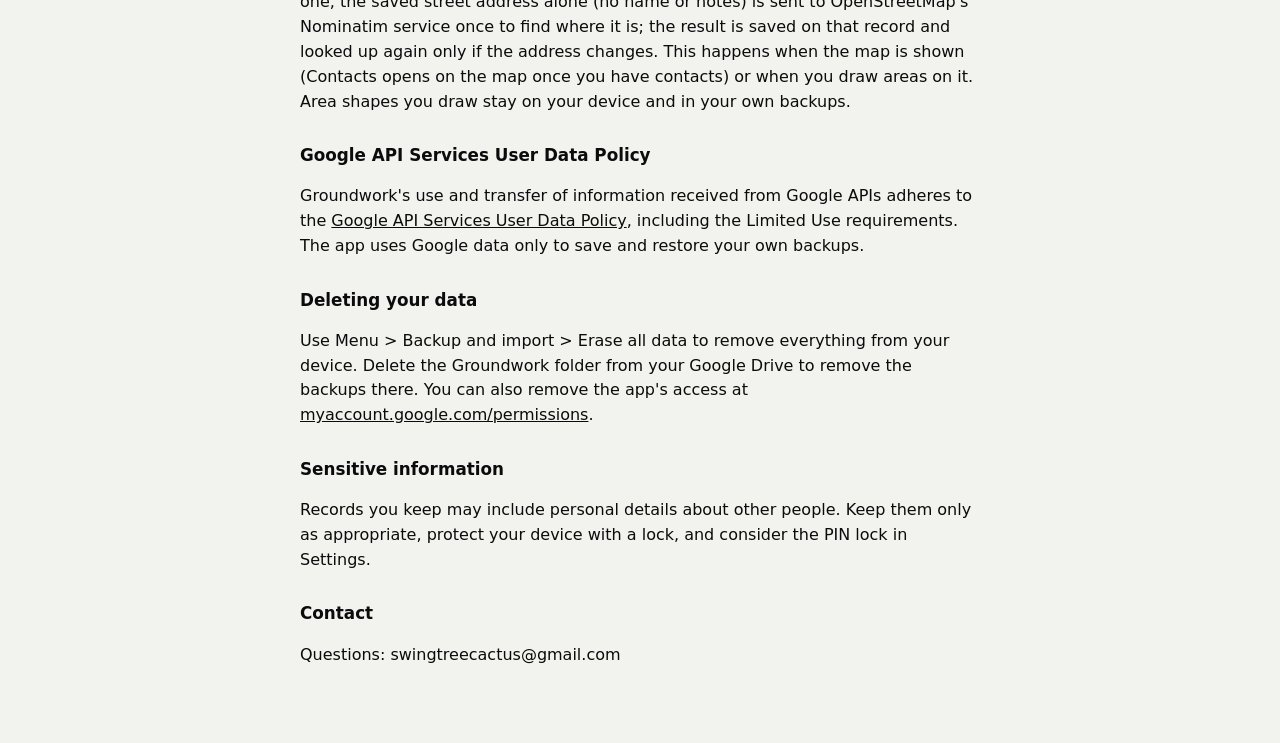
==== commit 9a5075e3: "v2.54.0: the service year and the year in review Calendar release 2: the year view (ring, month bars" ====
--- a/privacy.html
+++ b/privacy.html
@@ -35,7 +35,7 @@
 <p>The service time reminder works the same way: on the morning after a day with visits recorded but no time, the helper sends a push with no details, and your phone checks its own records before showing "Any time from yesterday to add?". Only the date goes to the helper.</p>
 
 <h2>Service time and reports</h2>
-<p>The time you record in the Calendar, your schedule, report comments and whether a report was sent are kept on your device with your other records, and go into your own backups and exports like everything else. Copy report puts the report's text on your phone's clipboard for you to send; Groundwork sends it nowhere. Service time is never included when you hand a contact to another publisher.</p>
+<p>The time you record in the Calendar, your schedule, report comments and whether a report was sent are kept on your device with your other records, and go into your own backups and exports like everything else. Copy report puts the report's text on your phone's clipboard for you to send; Groundwork sends it nowhere. Service time is never included when you hand a contact to another publisher. The service year in review is put together on your phone from your own records and shows no names; Share makes an image on your phone that you choose where to send. Its music is fetched from this site the first time you turn it on, and nothing is sent with that request.</p>
 
 <h2>Imports</h2>
 <p>Importing from Ministry Assistant, Witness Work, a spreadsheet or a Groundwork backup reads the file on your device only; nothing is sent anywhere.</p>
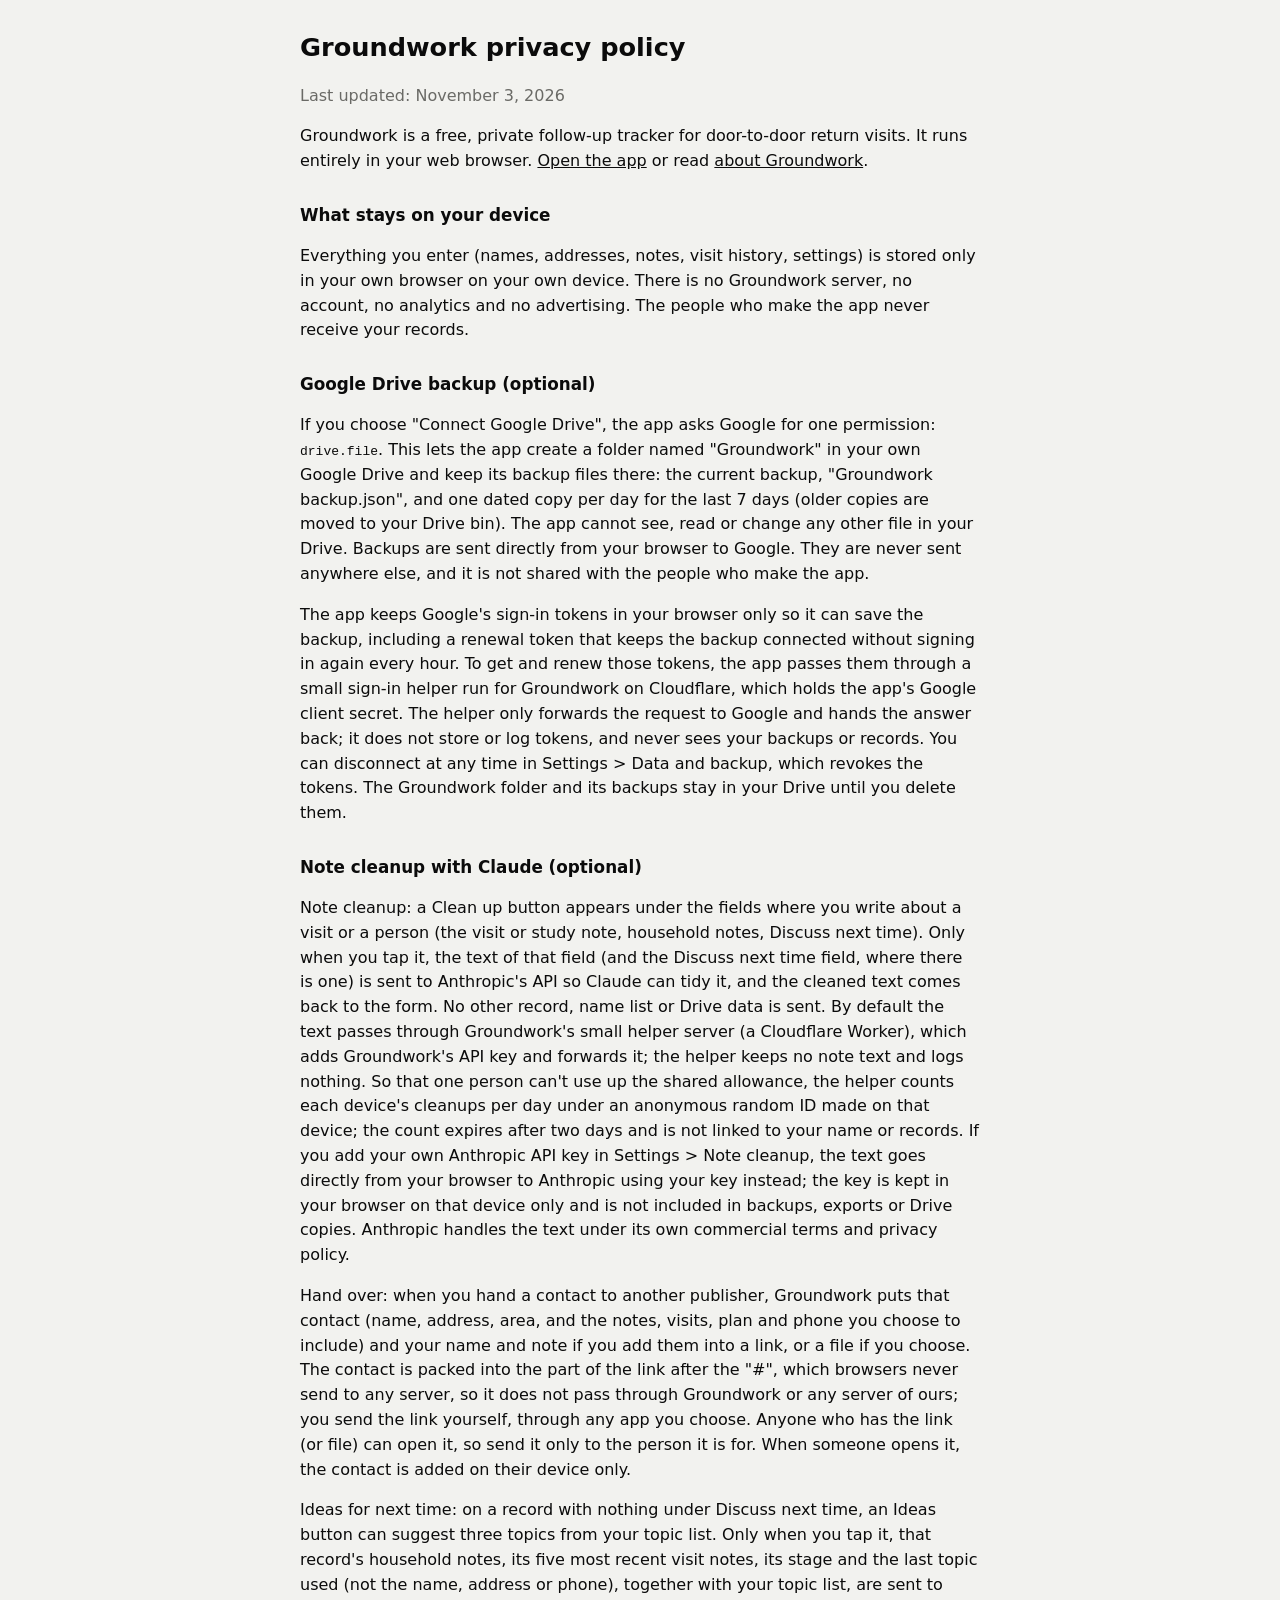
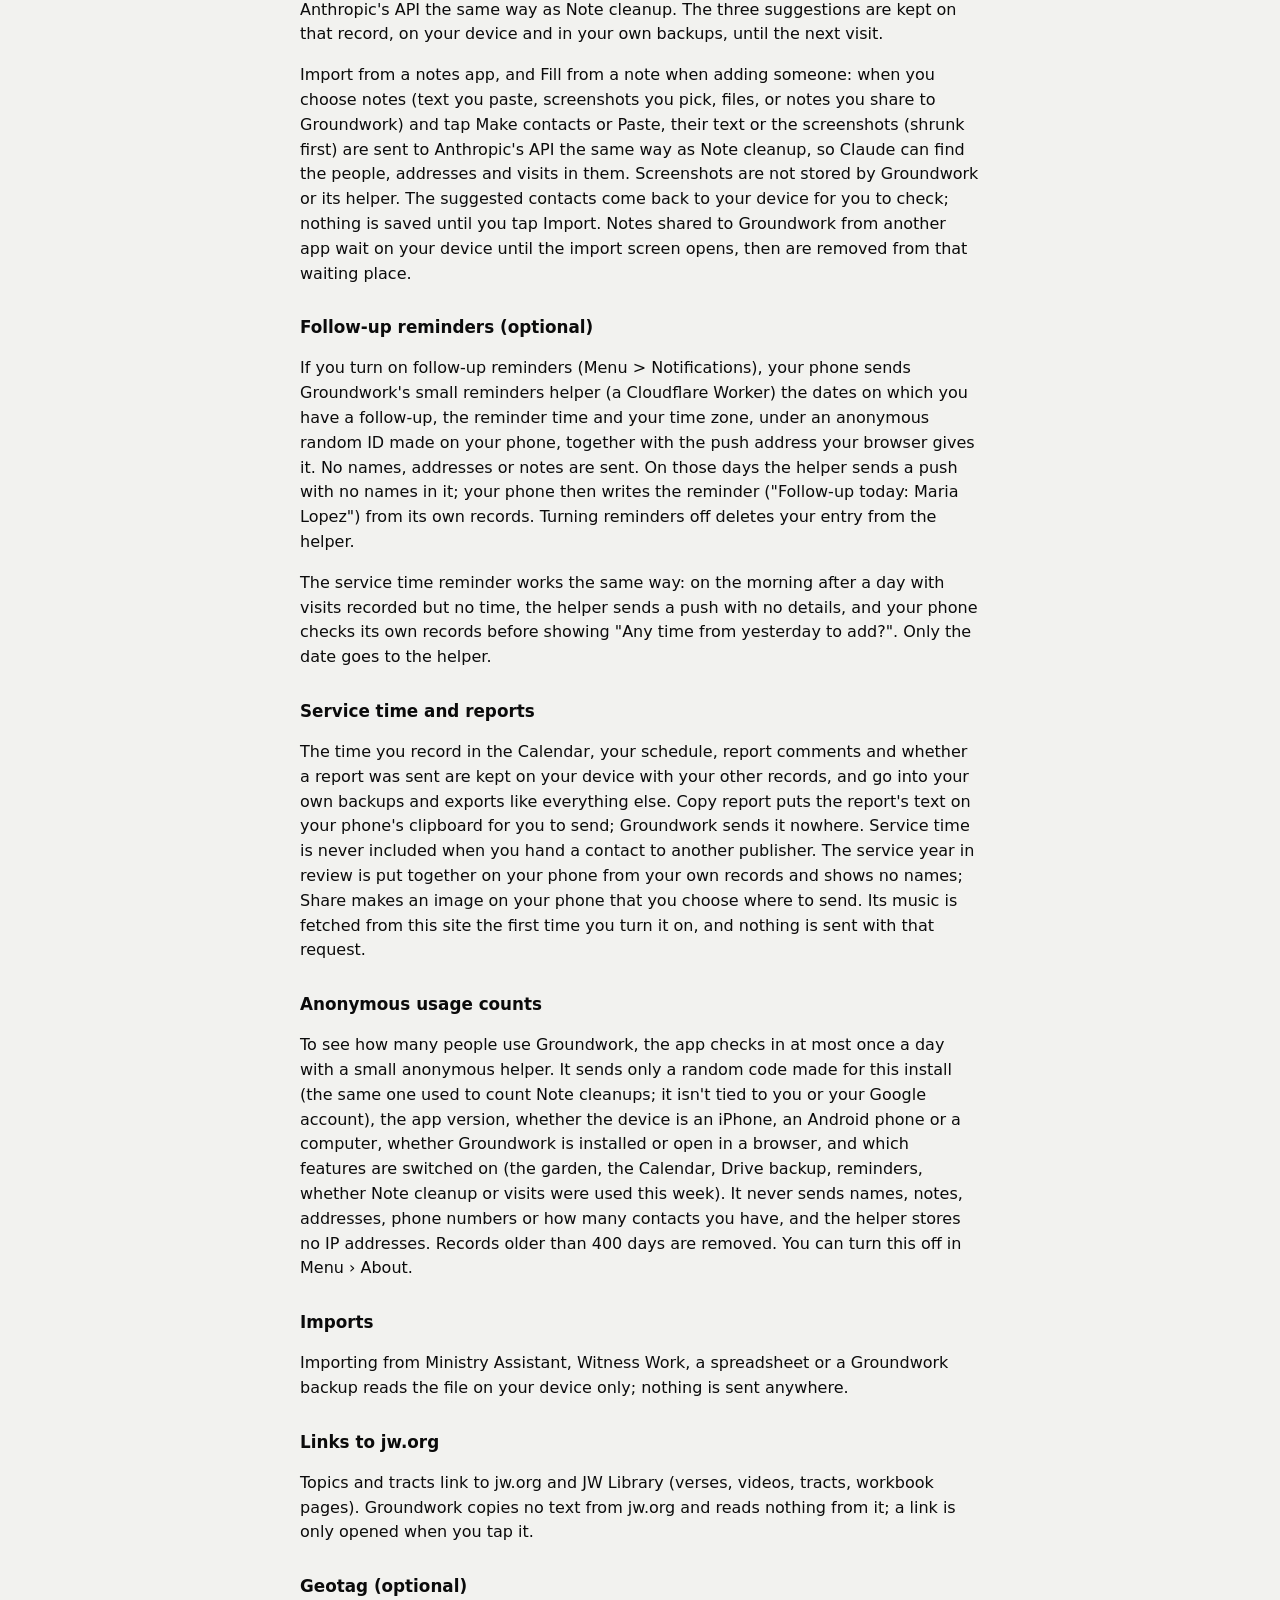
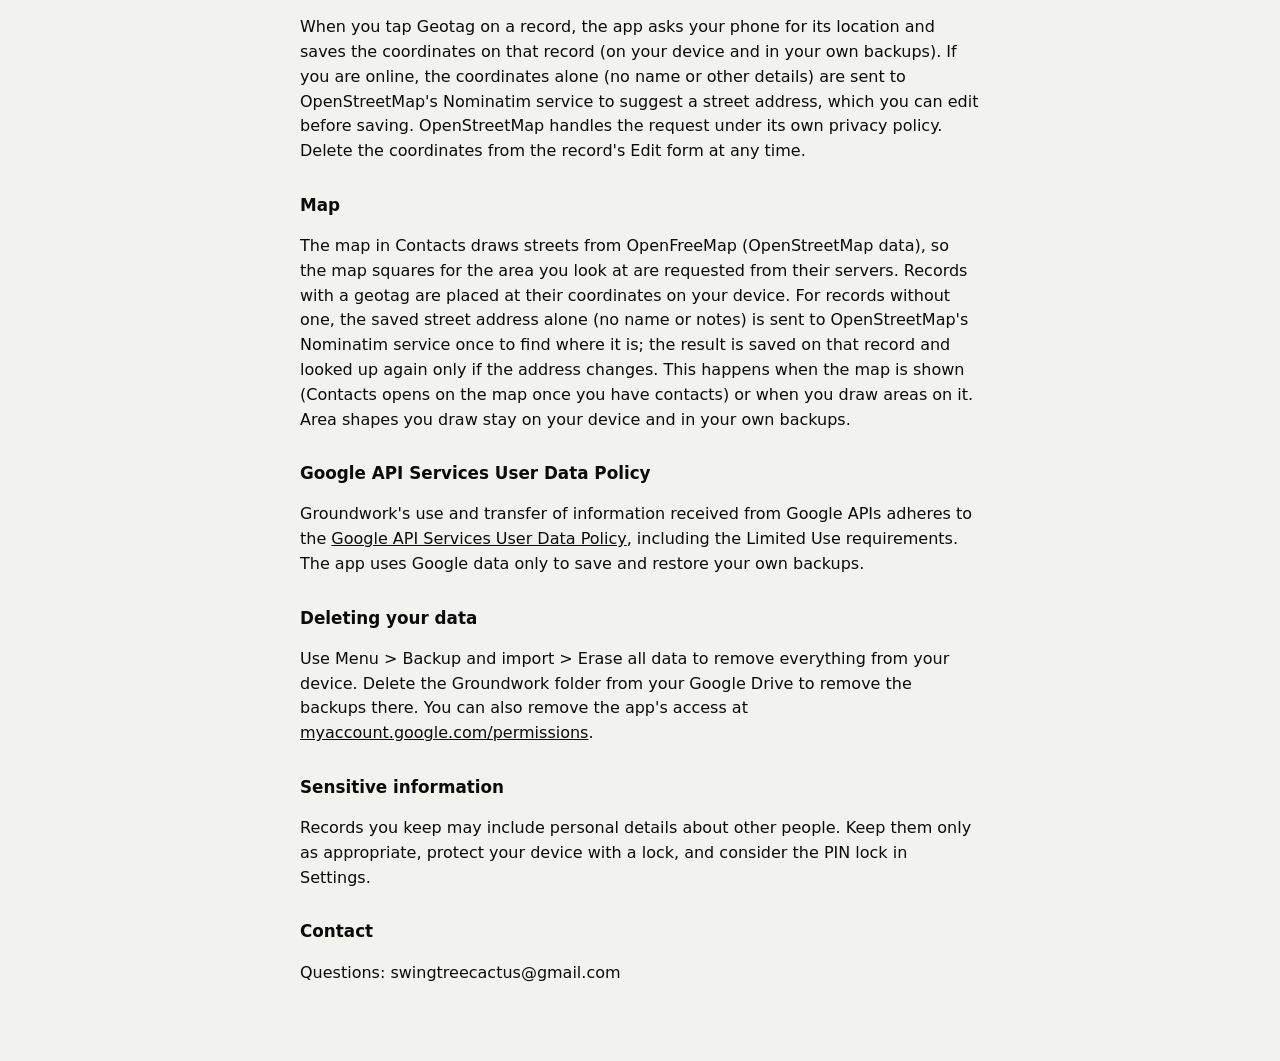
==== commit c7b646b8: "v2.56.0: anonymous usage counts A daily check-in (install code, version, device, installed or browse" ====
--- a/privacy.html
+++ b/privacy.html
@@ -37,6 +37,9 @@
 <h2>Service time and reports</h2>
 <p>The time you record in the Calendar, your schedule, report comments and whether a report was sent are kept on your device with your other records, and go into your own backups and exports like everything else. Copy report puts the report's text on your phone's clipboard for you to send; Groundwork sends it nowhere. Service time is never included when you hand a contact to another publisher. The service year in review is put together on your phone from your own records and shows no names; Share makes an image on your phone that you choose where to send. Its music is fetched from this site the first time you turn it on, and nothing is sent with that request.</p>
 
+<h2>Anonymous usage counts</h2>
+<p>To see how many people use Groundwork, the app checks in at most once a day with a small anonymous helper. It sends only a random code made for this install (the same one used to count Note cleanups; it isn't tied to you or your Google account), the app version, whether the device is an iPhone, an Android phone or a computer, whether Groundwork is installed or open in a browser, and which features are switched on (the garden, the Calendar, Drive backup, reminders, whether Note cleanup or visits were used this week). It never sends names, notes, addresses, phone numbers or how many contacts you have, and the helper stores no IP addresses. Records older than 400 days are removed. You can turn this off in Menu › About.</p>
+
 <h2>Imports</h2>
 <p>Importing from Ministry Assistant, Witness Work, a spreadsheet or a Groundwork backup reads the file on your device only; nothing is sent anywhere.</p>
 
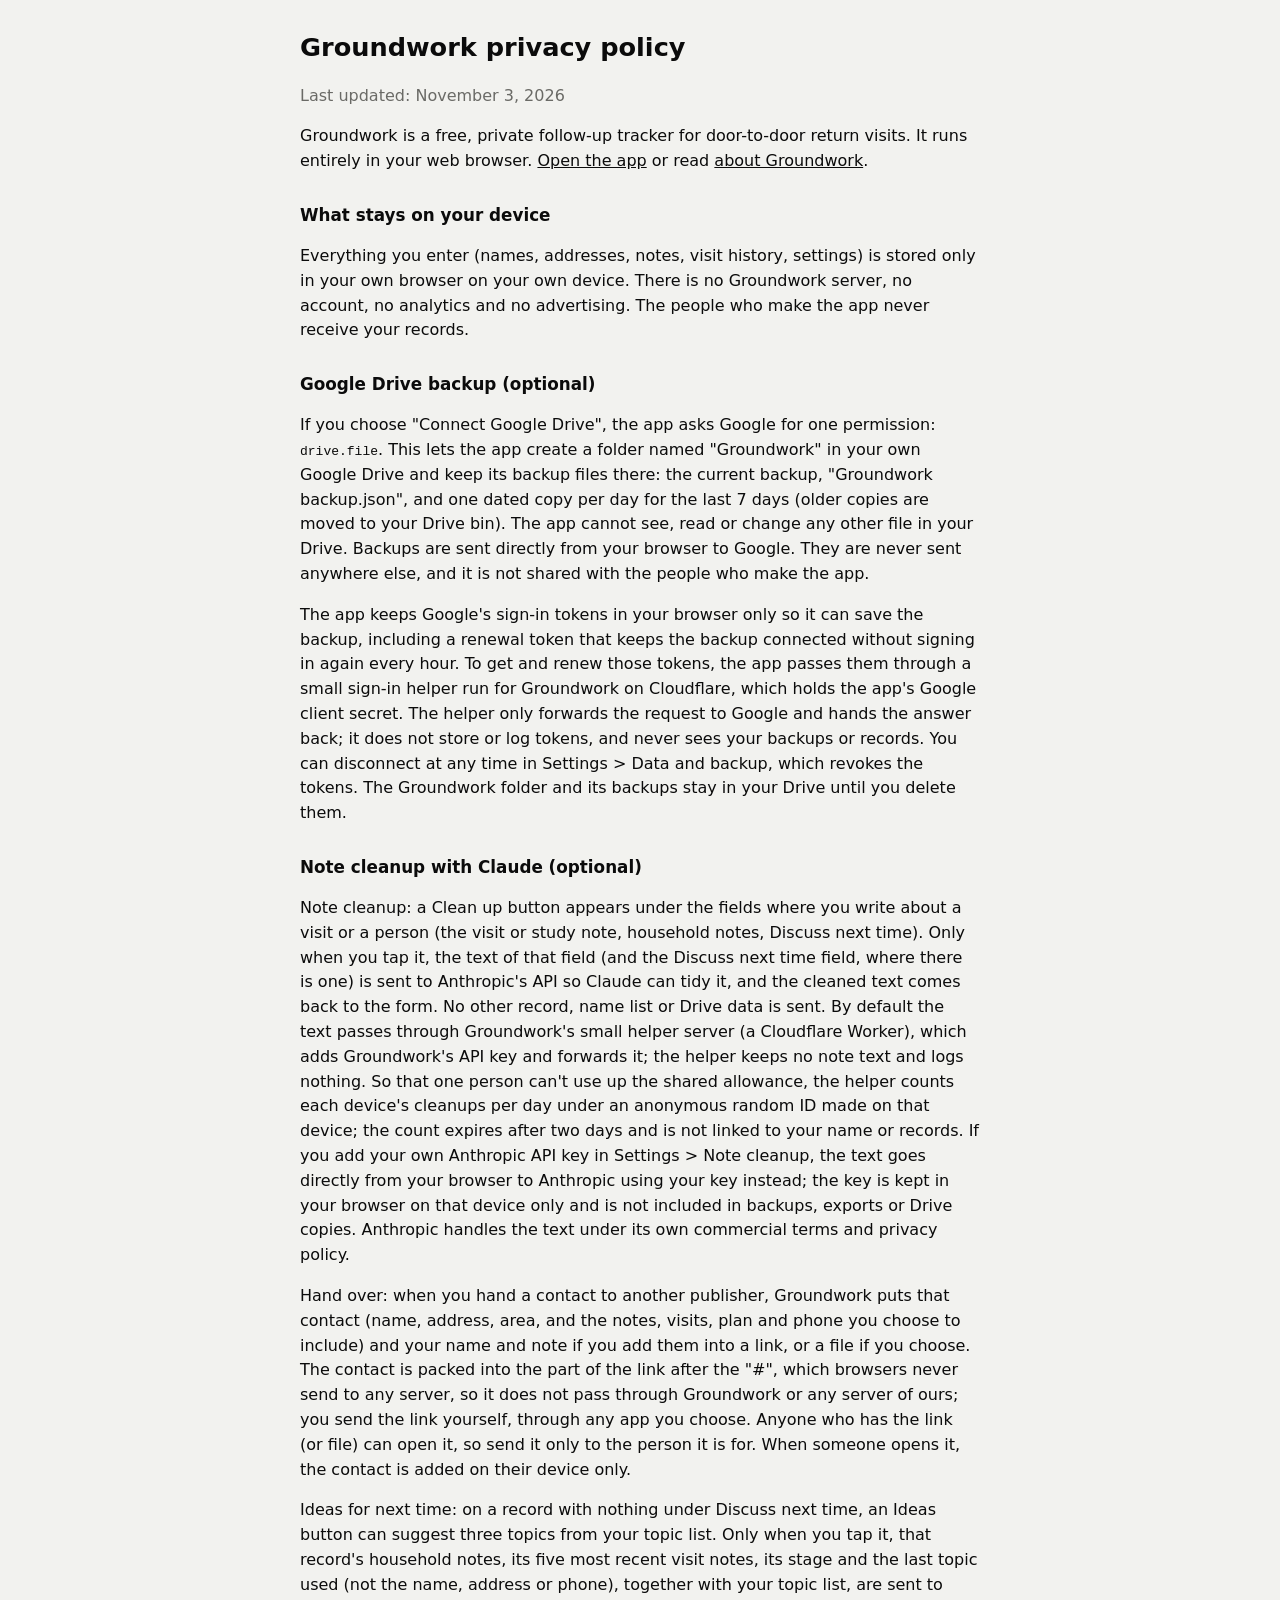
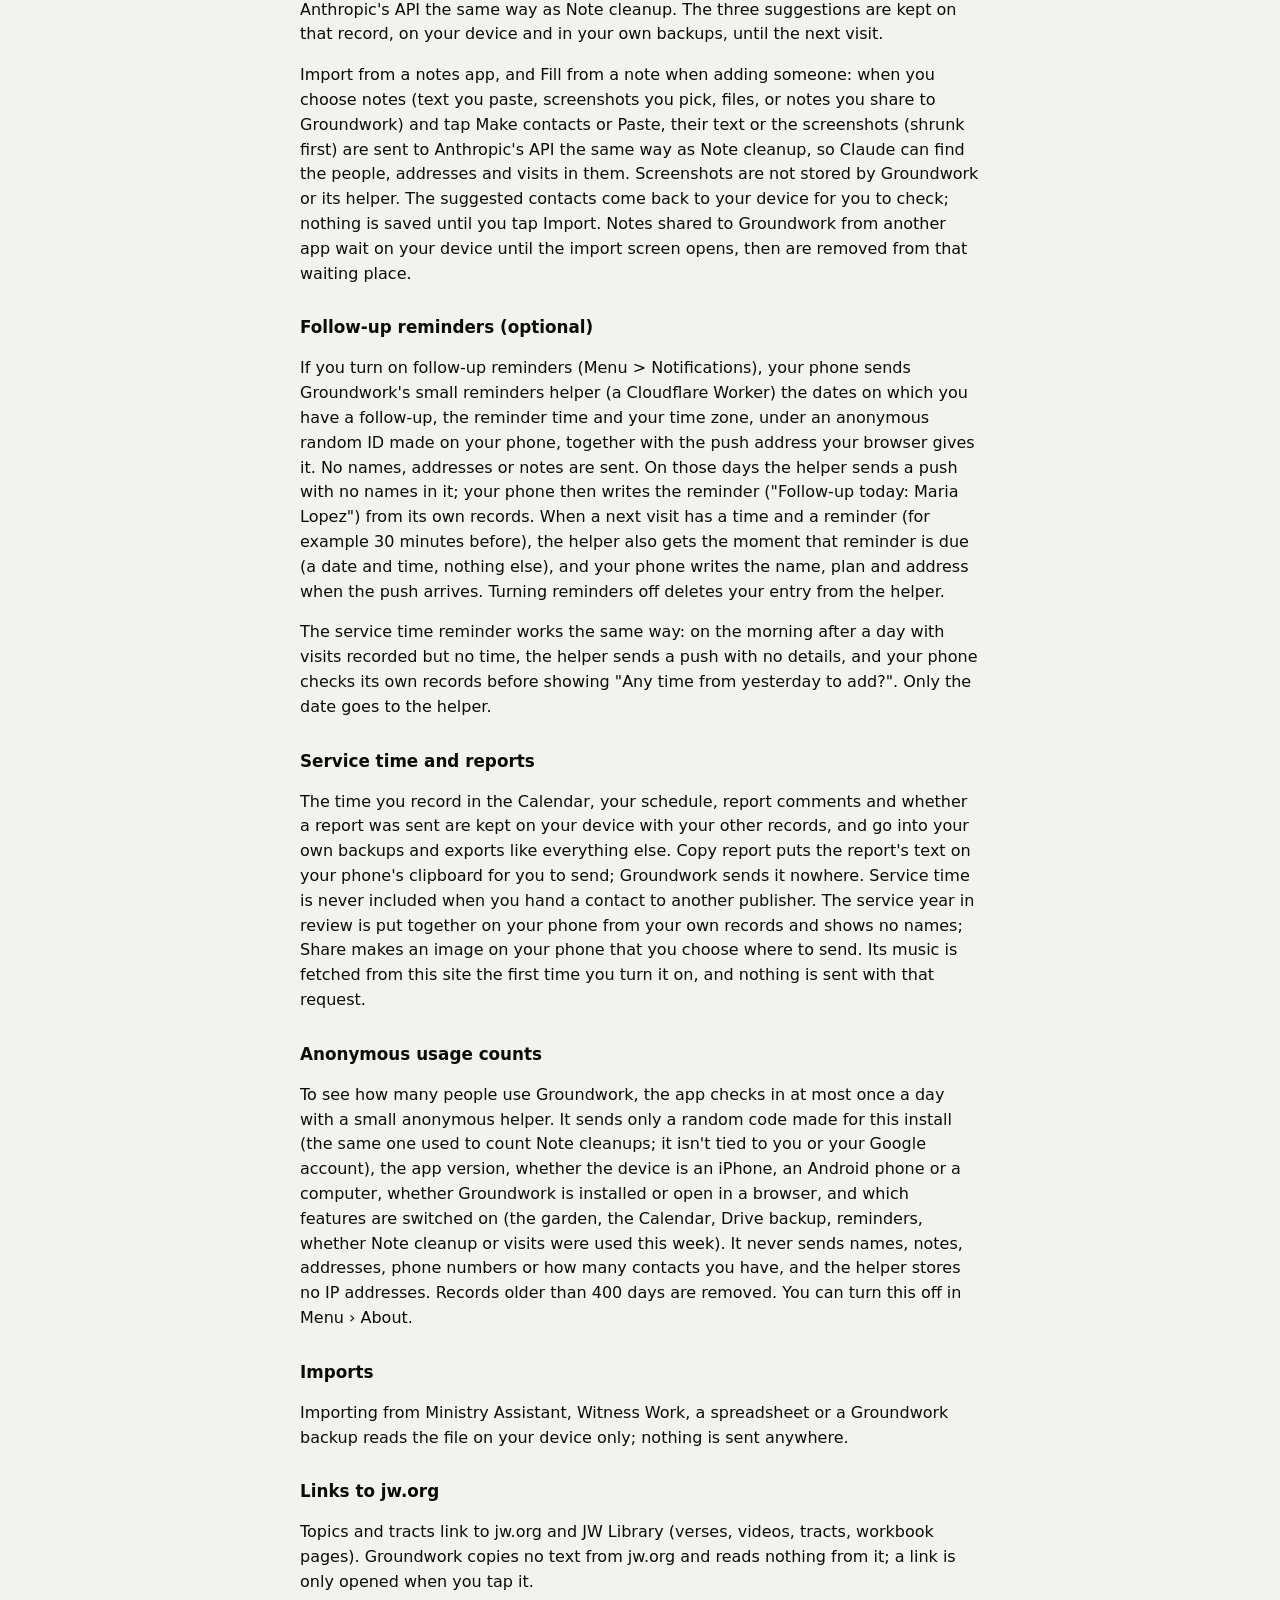
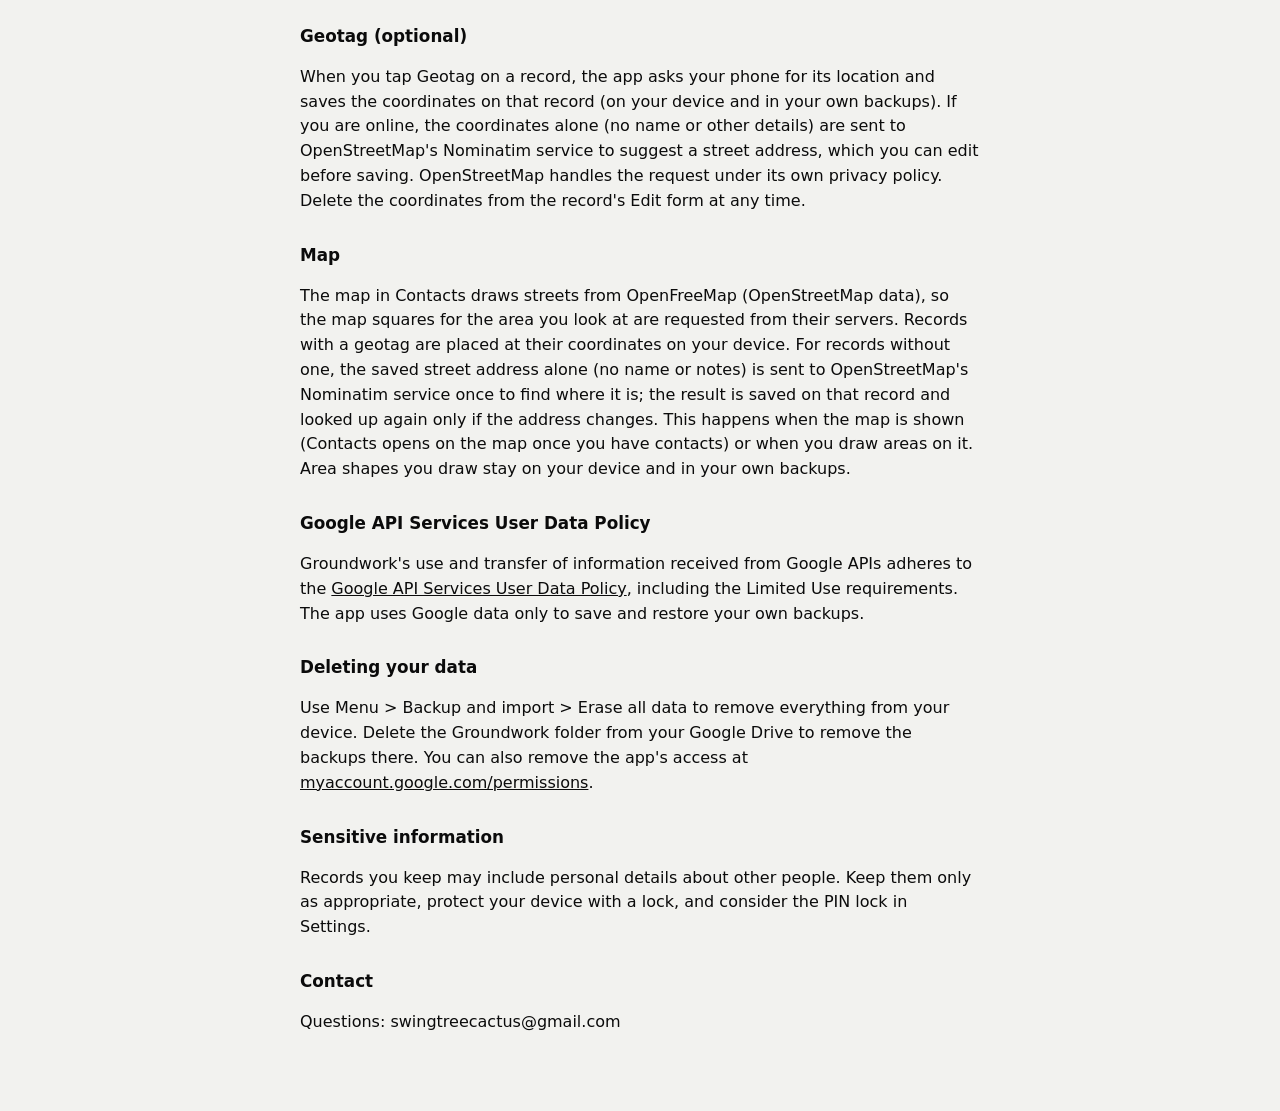
==== commit 34bbf8b4: "v2.57.0: the next visit gets a time, a reminder and a repeat One next visit per contact (date, optio" ====
--- a/privacy.html
+++ b/privacy.html
@@ -31,7 +31,7 @@
 <p>Import from a notes app, and Fill from a note when adding someone: when you choose notes (text you paste, screenshots you pick, files, or notes you share to Groundwork) and tap Make contacts or Paste, their text or the screenshots (shrunk first) are sent to Anthropic's API the same way as Note cleanup, so Claude can find the people, addresses and visits in them. Screenshots are not stored by Groundwork or its helper. The suggested contacts come back to your device for you to check; nothing is saved until you tap Import. Notes shared to Groundwork from another app wait on your device until the import screen opens, then are removed from that waiting place.</p>
 
 <h2>Follow-up reminders (optional)</h2>
-<p>If you turn on follow-up reminders (Menu &gt; Notifications), your phone sends Groundwork's small reminders helper (a Cloudflare Worker) the dates on which you have a follow-up, the reminder time and your time zone, under an anonymous random ID made on your phone, together with the push address your browser gives it. No names, addresses or notes are sent. On those days the helper sends a push with no names in it; your phone then writes the reminder ("Follow-up today: Maria Lopez") from its own records. Turning reminders off deletes your entry from the helper.</p>
+<p>If you turn on follow-up reminders (Menu &gt; Notifications), your phone sends Groundwork's small reminders helper (a Cloudflare Worker) the dates on which you have a follow-up, the reminder time and your time zone, under an anonymous random ID made on your phone, together with the push address your browser gives it. No names, addresses or notes are sent. On those days the helper sends a push with no names in it; your phone then writes the reminder ("Follow-up today: Maria Lopez") from its own records. When a next visit has a time and a reminder (for example 30 minutes before), the helper also gets the moment that reminder is due (a date and time, nothing else), and your phone writes the name, plan and address when the push arrives. Turning reminders off deletes your entry from the helper.</p>
 <p>The service time reminder works the same way: on the morning after a day with visits recorded but no time, the helper sends a push with no details, and your phone checks its own records before showing "Any time from yesterday to add?". Only the date goes to the helper.</p>
 
 <h2>Service time and reports</h2>
